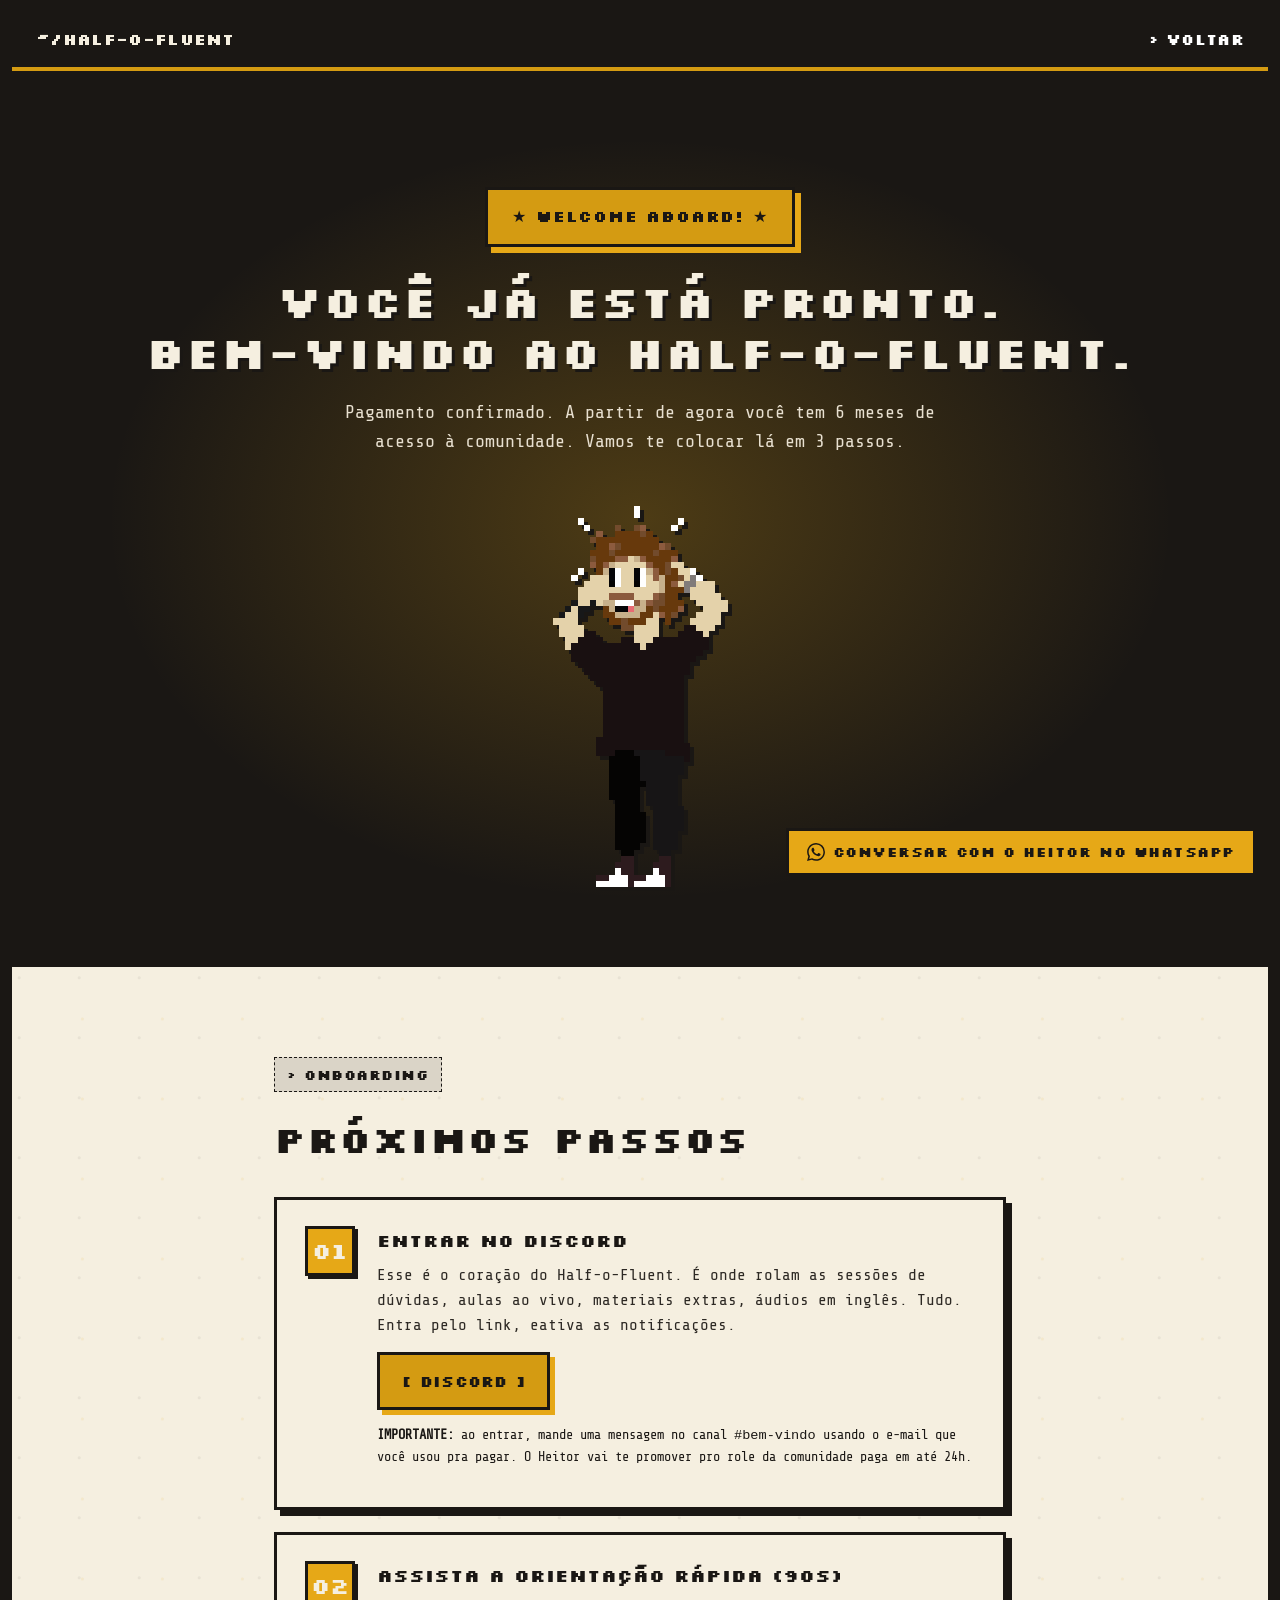
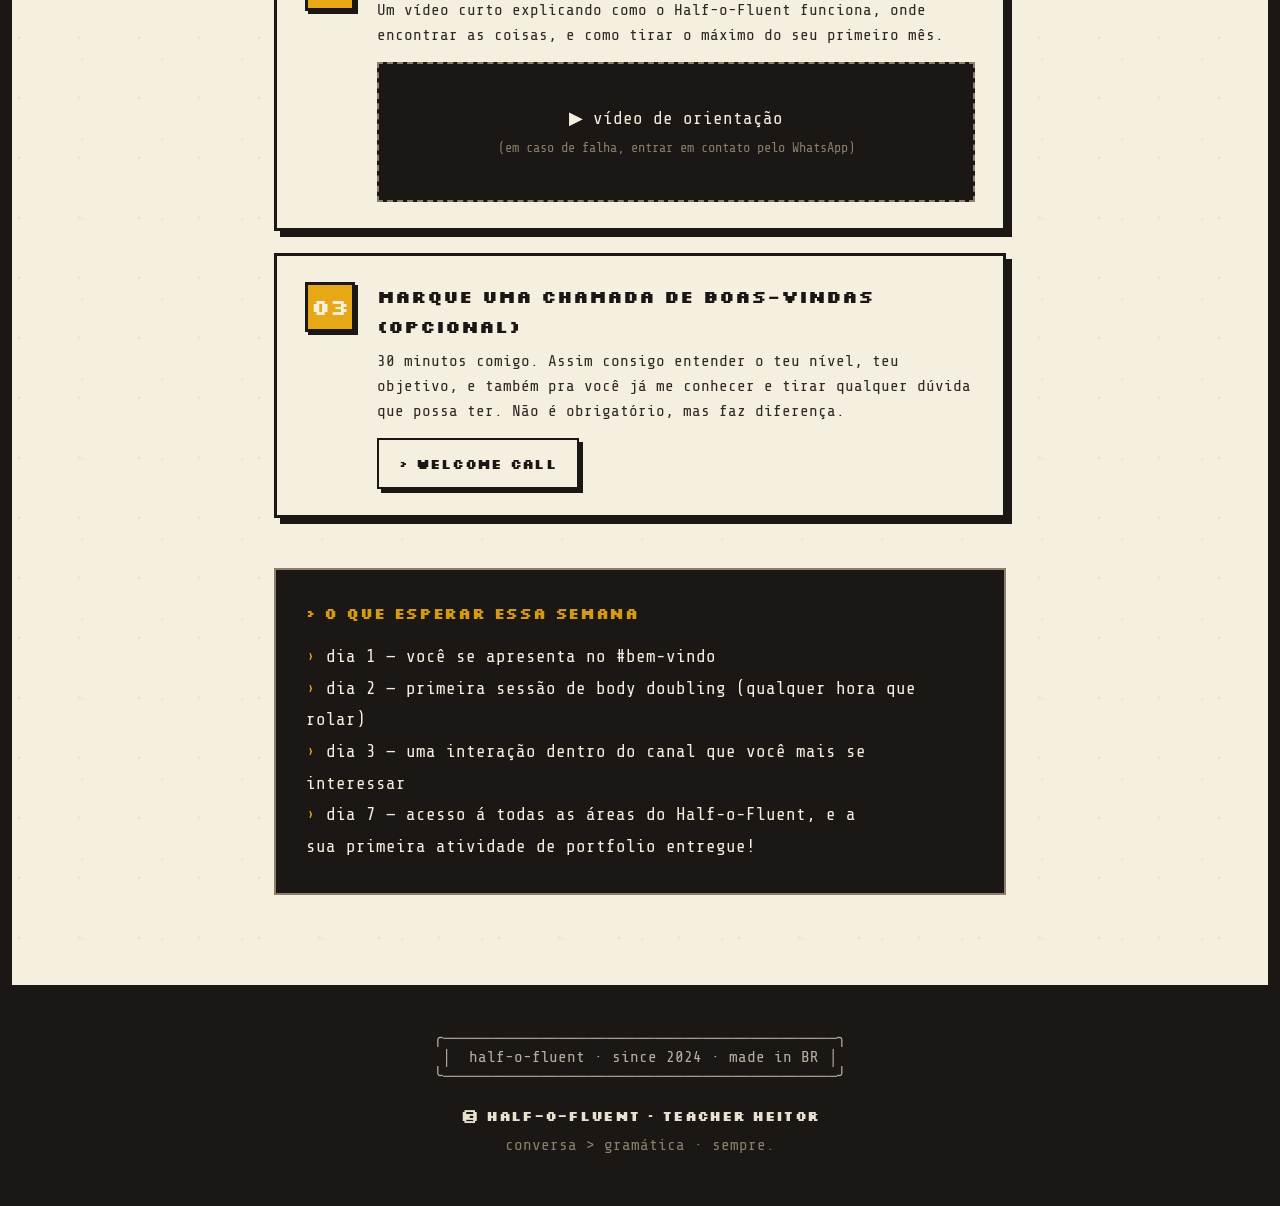
==== bem-vindo.html @ f7674af0 "apply brand kit: amber palette, Silkscreen + Share Tech Mono fonts" ====
<!DOCTYPE html>
<html lang="pt-BR">
<head>
    <link rel="icon" type="image/png" href="assets/favicon.png">
    <meta charset="UTF-8">
    <meta name="viewport" content="width=device-width, initial-scale=1.0">
    <meta name="description" content="Bem-vindo à comunidade Half-o-Fluent.">
    <meta name="robots" content="noindex, nofollow">
    <title>Bem-vindo · Half-o-Fluent</title>
    <link rel="stylesheet" href="style.css">
</head>
<body>

<!-- ==================== NAV (minimal) ==================== -->
<nav class="navbar">
    <a href="index.html" class="nav-brand pixel-font">~/half-o-fluent</a>
    <ul class="nav-links">
        <li><a class="pixel-font" href="index.html">› voltar</a></li>
    </ul>
</nav>

<!-- ==================== WELCOME HERO ==================== -->
<header class="welcome-hero">
    <div class="hero-bg" aria-hidden="true">
        <div class="hero-mountains"></div>
        <div class="hero-mist"></div>
        <div class="hero-scanlines"></div>
    </div>

    <div style="position: relative; z-index: 1;">
        <p class="welcome-banner pixel-font">★ WELCOME ABOARD! ★</p>
        <h1 class="welcome-headline pixel-font">Você já está pronto.<br>Bem-vindo ao Half-o-Fluent.</h1>
        <p class="welcome-sub">Pagamento confirmado. A partir de agora você tem 6 meses de acesso à comunidade. Vamos te colocar lá em 3 passos.</p>
        <img src="assets/heitor-intro-2.png" alt="Teacher Heitor comemorando" class="welcome-avatar">
    </div>
</header>

<!-- ==================== ONBOARDING STEPS ==================== -->
<section class="section section-parchment">
    <div class="container narrow">
        <div class="section-header">
            <span class="section-label pixel-font">› ONBOARDING</span>
        </div>

        <h2 class="section-title pixel-font">Próximos passos</h2>

        <div class="steps-grid">

            <div class="step-card">
                <div class="step-num">01</div>
                <div class="step-body">
                    <h3>Entrar no Discord</h3>
                    <p>Esse é o coração do Half-o-Fluent. É onde rolam as sessões de dúvidas, aulas ao vivo, materiais extras, áudios em inglês. Tudo. Entra pelo link, eativa as notificações.</p>
                    <a href="https://discord.gg/xRww4Vsqgs" class="btn-primary pixel-font" target="_blank" rel="noopener">[ DISCORD ]</a>
                    <p style="margin-top:14px; font-size:0.85rem; color:var(--moss);"><strong>IMPORTANTE:</strong> ao entrar, mande uma mensagem no canal <code>#bem-vindo</code> usando o e-mail que você usou pra pagar. O Heitor vai te promover pro role da comunidade paga em até 24h.</p>
                </div>
            </div>

            <div class="step-card">
                <div class="step-num">02</div>
                <div class="step-body">
                    <h3>Assista a orientação rápida (90s)</h3>
                    <p>Um vídeo curto explicando como o Half-o-Fluent funciona, onde encontrar as coisas, e como tirar o máximo do seu primeiro mês.</p>
                    <div style="background:var(--ink); border:2px dashed var(--phosphor-d); padding:40px; text-align:center; color:var(--phosphor); font-family:var(--term-font); font-size:1.1rem;">
                        ▶ vídeo de orientação<br>
                        <span style="font-size:0.85rem; color:var(--leaf);">(em caso de falha, entrar em contato pelo WhatsApp)</span>
                    </div>
                </div>
            </div>

            <div class="step-card">
                <div class="step-num">03</div>
                <div class="step-body">
                    <h3>Marque uma chamada de boas-vindas (opcional)</h3>
                    <p>30 minutos comigo. Assim consigo entender o teu nível, teu objetivo, e também pra você já me conhecer e tirar qualquer dúvida que possa ter. Não é obrigatório, mas faz diferença.</p>
                    <a href="https://cal.com/teacherheitor/30min" class="btn-secondary pixel-font" target="_blank" rel="noopener">› Welcome Call</a>
                </div>
            </div>

        </div>

        <!-- ROADMAP -->
        <div class="roadmap">
            <p class="roadmap-title">› O QUE ESPERAR ESSA SEMANA</p>
            <ul>
                <li>dia 1 — você se apresenta no #bem-vindo</li>
                <li>dia 2 — primeira sessão de body doubling (qualquer hora que rolar)</li>
                <li>dia 3 — uma interação dentro do canal que você mais se interessar</li>
                <li>dia 7 — acesso á todas as áreas do Half-o-Fluent, e a<br>sua primeira atividade de portfolio entregue!</li>
            </ul>
        </div>
   </div>
</section>

<!-- ==================== FOOTER ==================== -->
<footer class="site-footer">
    <div class="container">
        <pre class="ascii-sig" aria-hidden="true">
╭─────────────────────────────────────────╮
│  half-o-fluent · since 2024 · made in BR │
╰─────────────────────────────────────────╯</pre>
        <p class="pixel-font footer-line">© Half-o-Fluent · Teacher Heitor</p>
        <p class="footer-line dim-text">conversa &gt; gramática · sempre.</p>
    </div>
</footer>

<a href="https://wa.me/5519991513041?text=Oi%20Heitor!%20Vi%20o%20site%20e%20queria%20tirar%20uma%20d%C3%BAvida." class="whatsapp-fab" target="_blank" rel="noopener" aria-label="Conversar com o Heitor no WhatsApp">
    <svg class="wa-icon" viewBox="0 0 24 24" fill="currentColor" aria-hidden="true"><path d="M17.472 14.382c-.297-.149-1.758-.867-2.03-.967-.273-.099-.471-.148-.67.15-.197.297-.767.966-.94 1.164-.173.199-.347.223-.644.075-.297-.15-1.255-.463-2.39-1.475-.883-.788-1.48-1.761-1.653-2.059-.173-.297-.018-.458.13-.606.134-.133.298-.347.446-.52.149-.174.198-.298.298-.497.099-.198.05-.371-.025-.52-.075-.149-.669-1.612-.916-2.207-.242-.579-.487-.5-.669-.51-.173-.008-.371-.01-.57-.01-.198 0-.52.074-.792.372-.272.297-1.04 1.016-1.04 2.479 0 1.462 1.065 2.875 1.213 3.074.149.198 2.096 3.2 5.077 4.487.709.306 1.262.489 1.694.625.712.227 1.36.195 1.871.118.571-.085 1.758-.719 2.006-1.413.248-.694.248-1.289.173-1.413-.074-.124-.272-.198-.57-.347m-5.421 7.403h-.004a9.87 9.87 0 01-5.031-1.378l-.361-.214-3.741.982.998-3.648-.235-.374a9.86 9.86 0 01-1.51-5.26c.001-5.45 4.436-9.884 9.888-9.884 2.64 0 5.122 1.03 6.988 2.898a9.825 9.825 0 012.893 6.994c-.003 5.45-4.437 9.884-9.885 9.884m8.413-18.297A11.815 11.815 0 0012.05 0C5.495 0 .16 5.335.157 11.892c0 2.096.547 4.142 1.588 5.945L.057 24l6.305-1.654a11.882 11.882 0 005.683 1.448h.005c6.554 0 11.89-5.335 11.893-11.893a11.821 11.821 0 00-3.48-8.413z"/></svg>
    <span>Conversar com o Heitor no WhatsApp</span>
</a>

</body>
</html>
---- style.css ----
@font-face {
    font-family: 'MyPixelFont';
    src: url('fonts/pixel-font.ttf') format('truetype');
    font-display: swap;
}

@font-face {
    font-family: 'MyBodyFont';
    src: url('fonts/body-font.ttf') format('truetype');
    font-display: swap;
}

:root {
    /* core palette — brand guide v1.0 (solarpunk-terminal-pixel art) */
    --ink:        #1A1714;          /* Charcoal — primary background */
    --ink-soft:   #2D2924;          /* Warm Stone — surfaces, panels */
    --gray-deep:  #3D3833;          /* warm dark grey */
    --gray-mid:   #8B7E6A;          /* Driftwood — muted text */
    --gray-light: #B5A998;          /* warm light grey */
    --gray-pale:  #E8E0D0;          /* warm pale grey */
    --brand-yellow: #E6A817;        /* Amber Gold — THE accent */
    --sun:        #D49B12;          /* deeper amber — shadows, depth */
    --earth-white:#F5EFE0;          /* Cream — primary text on dark */
    --parchment:  #F5EFE0;          /* Cream alias */
    --solarpunk:  #7CB342;          /* Solarpunk Green — success, growth */

    /* semantic aliases */
    --black:      var(--ink);
    --stone-grey: var(--gray-light);
    --moss:       var(--ink);
    --leaf:       var(--gray-mid);
    --mist:       var(--gray-pale);
    --phosphor:   var(--earth-white);
    --phosphor-d: var(--gray-mid);
    --bark:       var(--ink-soft);
    --ember:      var(--brand-yellow);

    /* typography */
    --pixel-font: 'MyPixelFont', 'Courier New', monospace;
    --term-font:  'MyBodyFont', 'Courier New', monospace;
    --body-font:  'MyBodyFont', 'Courier New', monospace;

    /* layout */
    --max-w:      1200px;
    --narrow-w:   780px;
    --radius:     0px;              /* keep it sharp */
}

/* ==========================================================
   RESET
   ========================================================== */
*, *::before, *::after { box-sizing: border-box; }

html { scroll-behavior: smooth; }

body {
    margin: 0;
    font-family: var(--body-font);
    font-size: 17px;
    line-height: 1.6;
    color: var(--ink);
    background-color: var(--parchment);
    border: 12px solid var(--ink);
    min-height: 100vh;
    overflow-x: hidden;
}

img { max-width: 100%; height: auto; display: block; image-rendering: pixelated; image-rendering: crisp-edges; }

a { color: inherit; }

/* ==========================================================
   TYPOGRAPHY UTILITIES
   ========================================================== */
.pixel-font { font-family: var(--pixel-font) !important; letter-spacing: 0.02em; }
.term-font  { font-family: var(--term-font) !important; }

.dim-text { color: var(--leaf); }
.accent { color: var(--ember); }
.accent-warm { color: var(--sun); }

/* ==========================================================
   LAYOUT
   ========================================================== */
.container { max-width: var(--max-w); margin: 0 auto; padding: 0 24px; }
.container.narrow { max-width: var(--narrow-w); }
.centered { text-align: center; }

/* ==========================================================
   NAVBAR
   ========================================================== */
.navbar {
    background: var(--ink);
    padding: 14px 24px;
    border-bottom: 4px solid var(--sun);
    position: sticky;
    top: 0;
    z-index: 100;
    display: flex;
    justify-content: space-between;
    align-items: center;
    gap: 20px;
    flex-wrap: wrap;
}

.nav-brand {
    color: var(--phosphor);
    text-decoration: none;
    font-size: 1rem;
}

.nav-links {
    display: flex;
    align-items: center;
    gap: 20px;
    list-style: none;
    margin: 0;
    padding: 0;
    flex-wrap: wrap;
}

.nav-links a {
    color: white;
    text-decoration: none;
    font-size: 0.95rem;
    transition: color 0.15s ease;
}

.nav-links a:hover { color: var(--sun); }

.nav-btn {
    background: var(--sun);
    color: var(--ink) !important;
    padding: 8px 14px;
    border: 2px solid var(--ink);
    box-shadow: 3px 3px 0 var(--moss);
    transition: transform 0.15s, box-shadow 0.15s;
}
.nav-btn:hover {
    transform: translate(-2px, -2px);
    box-shadow: 5px 5px 0 var(--moss);
    color: var(--ink) !important;
}

/* ==========================================================
   HERO
   ========================================================== */
.hero {
    position: relative;
    min-height: 80vh;
    display: flex;
    align-items: center;
    justify-content: center;
    padding: 80px 24px 60px;
    overflow: hidden;
    isolation: isolate;
}

/* layered background — pure dark, subtle yellow vignette */
.hero-bg {
    position: absolute;
    inset: 0;
    z-index: -2;
    background:
        radial-gradient(ellipse at 50% 100%, rgba(230, 168, 23, 0.12), transparent 65%),
        linear-gradient(180deg, #1A1714 0%, #0F0D0A 100%);
}

.hero-mountains { display: none; }
.hero-mist { display: none; }

.hero-scanlines {
    position: absolute;
    inset: 0;
    background: repeating-linear-gradient(
        0deg,
        rgba(255, 255, 255, 0.0) 0px,
        rgba(255, 255, 255, 0.0) 2px,
        rgba(255, 255, 255, 0.025) 3px,
        rgba(255, 255, 255, 0.025) 4px
    );
    pointer-events: none;
    opacity: 0.5;
}

.hero-coords { display: none; }

.hero-content {
    position: relative;
    z-index: 1;
    display: grid;
    grid-template-columns: minmax(0, 720px) minmax(220px, 280px);
    gap: 50px;
    align-items: center;
    justify-content: center;
    justify-items: center;
    max-width: var(--max-w);
    width: 100%;
    margin: 0 auto;
}

@media (max-width: 880px) {
    .hero-content {
        grid-template-columns: minmax(0, 1fr);
        gap: 30px;
    }
}

/* ==========================================================
   TERMINAL WINDOW (reusable)
   ========================================================== */
.terminal-window {
    background: var(--ink);
    border: 2px solid var(--brand-yellow);
    box-shadow:
        0 0 0 3px var(--ink),
        0 0 0 5px var(--gray-deep),
        10px 10px 0 var(--ink);
    overflow: hidden;
}

.terminal-bar {
    background: var(--ink-soft);
    border-bottom: 1px solid var(--gray-deep);
    padding: 8px 14px;
    display: flex;
    align-items: center;
    gap: 8px;
}

.terminal-dot {
    width: 10px;
    height: 10px;
    background: var(--gray-mid);
    border-radius: 50%;
    display: inline-block;
}
.terminal-dot:nth-child(1) { background: var(--gray-mid); }
.terminal-dot:nth-child(2) { background: var(--gray-light); }
.terminal-dot:nth-child(3) { background: var(--brand-yellow); }

.terminal-title {
    margin-left: 10px;
    color: var(--leaf);
    font-family: var(--term-font);
    font-size: 1.05rem;
    letter-spacing: 0.02em;
}

.terminal-body {
    padding: 28px 28px 32px;
    color: var(--earth-white);
    font-family: var(--term-font);
    font-size: 1.15rem;
    line-height: 1.5;
}

.terminal-body-light {
    background: var(--earth-white);
    color: var(--ink);
    padding: 14px;
}

.terminal-line {
    margin: 0 0 6px 0;
    font-family: var(--term-font);
    font-size: 1.1rem;
}

.terminal-line.dim {
    color: var(--phosphor-d);
    opacity: 0.75;
    margin-bottom: 4px;
}

.prompt { color: var(--sun); margin-right: 6px; }
.cmd { color: var(--phosphor); }

/* ==========================================================
   HERO TERMINAL — bigger, with headline inside
   ========================================================== */
.hero-terminal { max-width: 720px; }

.hero-headline {
    color: var(--parchment);
    font-size: 2.4rem;
    line-height: 1.15;
    margin: 28px 0 16px;
    text-shadow: 3px 3px 0 var(--ink);
}

.hero-sub {
    color: var(--mist);
    font-family: var(--body-font);
    font-size: 1.05rem;
    line-height: 1.5;
    margin: 0 0 28px 0;
}

.hero-cta {
    display: flex;
    gap: 16px;
    flex-wrap: wrap;
    align-items: center;
}

@media (max-width: 600px) {
    .hero-headline { font-size: 1.7rem; }
    .terminal-body { padding: 20px 18px; }
}

/* ==========================================================
   HERO AVATAR STAGE
   ========================================================== */
.hero-avatar-stage {
    display: flex;
    flex-direction: column;
    align-items: center;
    justify-content: center;
    gap: 14px;
    position: relative;
    width: 100%;
    text-align: center;
}

/* soft warm halo so the dark silhouette doesn't vanish against the dark hero */
.hero-avatar-stage::before {
    content: "";
    position: absolute;
    top: 50%;
    left: 50%;
    width: 280px;
    height: 320px;
    transform: translate(-50%, -50%);
    background: radial-gradient(ellipse at center,
        rgba(230, 168, 23, 0.18) 0%,
        rgba(230, 168, 23, 0.08) 40%,
        transparent 70%);
    z-index: 0;
    pointer-events: none;
}

.hero-avatar-img {
    width: 200px;
    height: auto;
    image-rendering: pixelated;
    /* 1px yellow outline (4 directions) so black clothes pop against black bg */
    filter:
        drop-shadow( 1px 0 0 var(--brand-yellow))
        drop-shadow(-1px 0 0 var(--brand-yellow))
        drop-shadow( 0 1px 0 var(--brand-yellow))
        drop-shadow( 0 -1px 0 var(--brand-yellow))
        drop-shadow(4px 4px 0 var(--ink));
    display: block;
    margin: 0 auto;
    position: relative;
    z-index: 1;
}

.dialogue-bubble {
    background: var(--parchment);
    border: 3px solid var(--ink);
    box-shadow: 5px 5px 0 var(--moss);
    padding: 14px 16px;
    max-width: 240px;
    position: relative;
}

.dialogue-bubble::before {
    content: "";
    position: absolute;
    top: -10px;
    left: 30px;
    width: 0;
    height: 0;
    border-left: 8px solid transparent;
    border-right: 8px solid transparent;
    border-bottom: 10px solid var(--ink);
}
.dialogue-bubble::after {
    content: "";
    position: absolute;
    top: -6px;
    left: 32px;
    width: 0;
    height: 0;
    border-left: 6px solid transparent;
    border-right: 6px solid transparent;
    border-bottom: 7px solid var(--parchment);
}

.bubble-name {
    color: var(--ember);
    font-size: 0.7rem;
    margin: 0 0 6px 0;
    letter-spacing: 0.05em;
}

.bubble-text {
    margin: 0;
    font-family: var(--body-font);
    font-size: 0.95rem;
    line-height: 1.4;
    color: var(--ink);
    font-style: italic;
}

@media (max-width: 880px) {
    .hero-avatar-stage { flex-direction: row; align-items: flex-end; justify-content: center; flex-wrap: wrap; }
    .hero-avatar-img { width: 130px; }
}

/* ==========================================================
   SECTIONS
   ========================================================== */
.section {
    padding: 90px 24px;
    position: relative;
}

.section-parchment {
    background: var(--parchment);
    color: var(--ink);
    background-image:
        radial-gradient(circle at 12% 18%, rgba(26, 23, 20, 0.06) 1px, transparent 2px),
        radial-gradient(circle at 88% 65%, rgba(230, 168, 23, 0.10) 1px, transparent 2px);
    background-size: 60px 60px, 80px 80px;
}

.section-dark {
    background: var(--ink);
    color: var(--earth-white);
    background-image:
        repeating-linear-gradient(0deg, transparent, transparent 3px, rgba(255, 255, 255, 0.02) 3px, rgba(255, 255, 255, 0.02) 4px);
}

.section-leaf {
    background: linear-gradient(180deg, var(--gray-pale) 0%, var(--earth-white) 100%);
    color: var(--ink);
}

.section-final {
    background: linear-gradient(180deg, var(--ink-soft) 0%, var(--ink) 100%);
    color: var(--earth-white);
    text-align: center;
    padding: 110px 24px;
}

.section-header { margin-bottom: 26px; }

.section-label {
    display: inline-block;
    color: var(--moss);
    background: rgba(26, 23, 20, 0.12);
    padding: 6px 12px;
    font-size: 0.85rem;
    border: 1px dashed var(--moss);
    letter-spacing: 0.04em;
}

.section-label-dark {
    display: inline-block;
    color: var(--phosphor);
    background: rgba(127, 255, 127, 0.06);
    padding: 6px 12px;
    font-size: 0.85rem;
    border: 1px dashed var(--phosphor-d);
    letter-spacing: 0.04em;
}

.section-title {
    font-size: 2.3rem;
    line-height: 1.15;
    margin: 0 0 36px 0;
    color: var(--ink);
}

.section-title-dark {
    font-size: 2.3rem;
    line-height: 1.15;
    margin: 0 0 36px 0;
    color: var(--parchment);
    text-shadow: 2px 2px 0 var(--ink);
}

.section-lede {
    max-width: 700px;
    margin: 0 0 36px 0;
    color: var(--mist);
    font-size: 1.05rem;
    line-height: 1.7;
}

@media (max-width: 600px) {
    .section { padding: 60px 18px; }
    .section-title, .section-title-dark { font-size: 1.6rem; }
}

/* ==========================================================
   ABOUT (birthday story)
   ========================================================== */
.about-layout {
    display: grid;
    grid-template-columns: 320px 1fr;
    gap: 60px;
    align-items: center;
}

@media (max-width: 880px) {
    .about-layout { grid-template-columns: 1fr; gap: 40px; }
}

.about-portrait-wrap {
    display: flex;
    flex-direction: column;
    align-items: center;
    justify-content: center;
    gap: 10px;
    width: 100%;
    text-align: center;
}

.pixel-frame {
    background: var(--sun);
    padding: 18px;
    border: 3px solid var(--ink);
    box-shadow: 10px 10px 0 var(--ink);
    display: inline-flex;
    align-items: center;
    justify-content: center;
    margin: 0 auto;
}

.about-portrait {
    width: 240px;
    height: auto;
    image-rendering: pixelated;
    display: block;
    margin: 0 auto;
}


.caption {
    color: var(--moss);
    font-size: 0.75rem;
    margin: 8px 0 0 0;
}

.about-text p {
    font-size: 1.1rem;
    line-height: 1.7;
    margin: 0 0 18px 0;
}

.about-text .closer {
    border-left: 3px solid var(--ember);
    padding-left: 14px;
    color: var(--ink);
    margin-top: 28px;
}

.about-text .closer.dim-text {
    border-left-color: var(--moss);
    color: var(--moss);
    font-style: italic;
    margin-top: 12px;
}

/* ==========================================================
   ERROR CARDS — diagnóstico
   ========================================================== */
.error-grid {
    display: grid;
    grid-template-columns: repeat(auto-fit, minmax(220px, 1fr));
    gap: 20px;
    margin-bottom: 50px;
}

.error-card {
    background: var(--ink-soft);
    border: 1px solid var(--ember);
    border-left: 4px solid var(--ember);
    padding: 22px;
    color: var(--mist);
}

.error-tag {
    color: var(--ember);
    font-size: 0.75rem;
    margin: 0 0 14px 0;
    letter-spacing: 0.08em;
}

.error-msg {
    color: var(--phosphor);
    font-size: 1.1rem;
    line-height: 1.4;
    margin: 0 0 14px 0;
}

.error-desc {
    color: var(--mist);
    font-family: var(--body-font);
    font-size: 0.95rem;
    line-height: 1.55;
    margin: 0;
}

.diagnosis {
    background: rgba(244, 209, 78, 0.06);
    border: 1px dashed var(--gray-mid);
    padding: 24px 26px;
    max-width: 800px;
    margin: 0 auto;
}

.diagnosis-line {
    color: var(--sun);
    font-size: 0.85rem;
    margin: 0 0 10px 0;
    letter-spacing: 0.06em;
}

.diagnosis-text {
    font-family: var(--body-font);
    color: var(--parchment);
    font-size: 1.05rem;
    line-height: 1.7;
    margin: 0;
}

/* ==========================================================
   MÉTODO
   ========================================================== */
.method-headline {
    font-size: 2.4rem;
    line-height: 1.2;
    text-align: center;
    margin: 0 0 50px 0;
    color: var(--moss);
}

.method-flow {
    display: flex;
    align-items: center;
    justify-content: center;
    gap: 18px;
    flex-wrap: nowrap;
    margin-bottom: 30px;
}

.flow-node {
    background: var(--earth-white);
    border: 3px solid var(--ink);
    padding: 18px 22px;
    text-align: center;
    box-shadow: 6px 6px 0 var(--moss);
    min-width: 160px;
    flex: 1;
}
.flow-node-active {
    background: var(--sun);
    box-shadow: 6px 6px 0 var(--ember);
    transform: translateY(-6px);
}

.flow-icon { font-size: 0.85rem; color: var(--moss); margin: 0 0 8px 0; }
.flow-node-active .flow-icon { color: var(--ink); }
.flow-label { font-size: 0.95rem; margin: 0 0 6px 0; color: var(--ink); }
.flow-desc { font-family: var(--body-font); font-size: 0.85rem; margin: 0; color: var(--bark); }

.flow-arrow { color: var(--moss); font-size: 1.2rem; }

.method-tag {
    text-align: center;
    font-size: 1.05rem;
    color: var(--bark);
    max-width: 580px;
    margin: 0 auto;
    font-style: italic;
}

@media (max-width: 600px) {
    .method-flow {
        flex-direction: column;
    }
    .method-headline { font-size: 1.6rem; }
    .flow-arrow { transform: rotate(90deg); }
}

/* ==========================================================
   TESTIMONIALS
   ========================================================== */
.testimonial-grid {
    display: grid;
    grid-template-columns: repeat(auto-fit, minmax(320px, 1fr));
    gap: 30px;
}

.testimonial-card .terminal-body { color: var(--phosphor); }

.t-meta { font-size: 0.95rem; margin: 0 0 4px 0; color: var(--leaf); }
.t-meta .prompt { color: var(--sun); }

.t-rule {
    border: none;
    border-top: 1px dashed var(--phosphor-d);
    margin: 14px 0;
    opacity: 0.5;
}

.t-quote {
    font-family: var(--body-font);
    color: var(--parchment);
    font-size: 1.1rem;
    line-height: 1.55;
    margin: 0 0 14px 0;
    border-left: 3px solid var(--sun);
    padding-left: 14px;
}

.t-context {
    font-family: var(--body-font);
    color: var(--mist);
    font-size: 0.95rem;
    line-height: 1.55;
    margin: 0 0 14px 0;
}

.t-tag {
    color: var(--ember);
    font-size: 0.8rem;
    margin: 0;
    letter-spacing: 0.04em;
}

/* ==========================================================
   BIOMAS / OFFER LADDER
   ========================================================== */
.biome-grid {
    display: grid;
    grid-template-columns: repeat(auto-fit, minmax(290px, 1fr));
    gap: 26px;
    align-items: stretch;
}

.biome-card {
    background: var(--earth-white);
    border: 3px solid var(--ink);
    padding: 32px 26px;
    box-shadow: 8px 8px 0 var(--moss);
    display: flex;
    flex-direction: column;
    position: relative;
    transition: transform 0.2s, box-shadow 0.2s;
}

.biome-card:hover {
    transform: translate(-3px, -3px);
    box-shadow: 11px 11px 0 var(--moss);
}

.biome-featured {
    background: linear-gradient(180deg, #FFF8E1 0%, var(--earth-white) 100%);
    border-color: var(--ember);
    box-shadow: 8px 8px 0 var(--ember);
    position: relative;
}

.biome-featured:hover { box-shadow: 11px 11px 0 var(--ember); }

.biome-banner {
    position: absolute;
    top: -16px;
    left: 50%;
    transform: translateX(-50%);
    background: var(--ember);
    color: var(--parchment);
    padding: 6px 14px;
    border: 2px solid var(--ink);
    box-shadow: 3px 3px 0 var(--ink);
    font-size: 0.75rem;
    letter-spacing: 0.06em;
    white-space: nowrap;
}

.biome-icon {
    font-size: 2.4rem;
    margin: 6px 0 12px 0;
    text-align: center;
}

.biome-title {
    font-size: 1.5rem;
    margin: 0 0 4px 0;
    color: var(--ink);
    text-align: center;
}

.biome-subtitle {
    font-size: 0.85rem;
    color: var(--moss);
    margin: 0 0 18px 0;
    text-align: center;
}

.biome-price {
    font-size: 1.7rem;
    margin: 0 0 4px 0;
    color: var(--ink);
    text-align: center;
}

.biome-period {
    font-size: 0.95rem;
    color: var(--moss);
}

.biome-price-alt {
    font-size: 0.9rem;
    color: var(--moss);
    margin: 0 0 22px 0;
    text-align: center;
}

.biome-list {
    list-style: none;
    padding: 0;
    margin: 0 0 22px 0;
    flex: 1;
}

.biome-list li {
    padding: 8px 0 8px 22px;
    position: relative;
    font-size: 0.95rem;
    line-height: 1.5;
    color: var(--bark);
    border-bottom: 1px dashed rgba(139, 126, 106, 0.25);
}

.biome-list li:last-child { border-bottom: none; }

.biome-list li::before {
    content: "›";
    position: absolute;
    left: 4px;
    color: var(--ember);
    font-family: var(--pixel-font);
    font-weight: bold;
}

.biome-pitch {
    font-size: 0.95rem;
    line-height: 1.6;
    color: var(--bark);
    font-style: italic;
    margin: 0 0 20px 0;
    padding: 14px;
    background: rgba(230, 168, 23, 0.06);
    border-left: 3px solid var(--moss);
}

.biome-cta {
    width: 100%;
    text-align: center;
    margin: 0 0 10px 0;
}

.biome-fineprint {
    font-size: 0.78rem;
    color: var(--moss);
    text-align: center;
    margin: 0;
    opacity: 0.85;
}

/* ==========================================================
   BUTTONS
   ========================================================== */
.btn-primary {
    display: inline-block;
    background: var(--sun);
    color: var(--ink) !important;
    padding: 14px 22px;
    border: 3px solid var(--ink);
    box-shadow: 5px 5px 0 var(--ember);
    text-decoration: none;
    font-size: 0.95rem;
    transition: transform 0.15s, box-shadow 0.15s;
    cursor: pointer;
    letter-spacing: 0.02em;
}

.btn-primary:hover {
    transform: translate(-3px, -3px);
    box-shadow: 8px 8px 0 var(--ember);
    color: var(--ink) !important;
}

.btn-secondary {
    display: inline-block;
    background: transparent;
    color: var(--moss) !important;
    padding: 12px 20px;
    border: 2px solid var(--moss);
    box-shadow: 4px 4px 0 var(--moss);
    text-decoration: none;
    font-size: 0.9rem;
    transition: transform 0.15s, box-shadow 0.15s, background 0.15s;
    background: var(--earth-white);
}

.btn-secondary:hover {
    transform: translate(-2px, -2px);
    box-shadow: 6px 6px 0 var(--moss);
    background: var(--mist);
}

.btn-ghost {
    color: var(--mist) !important;
    text-decoration: none;
    padding: 8px 4px;
    font-size: 0.95rem;
    border-bottom: 2px dashed var(--phosphor-d);
    transition: color 0.15s, border-color 0.15s;
}

.btn-ghost:hover { color: var(--phosphor) !important; border-color: var(--phosphor); }

.btn-soft {
    color: var(--mist) !important;
    text-decoration: none;
    font-size: 1rem;
    padding: 6px 0;
    border-bottom: 2px dashed var(--mist);
    transition: color 0.15s;
}

.btn-soft:hover { color: var(--sun) !important; }

.btn-final {
    font-size: 1.2rem;
    padding: 22px 36px;
    box-shadow: 8px 8px 0 var(--gray-light);
    margin: 30px 0;
}

/* ==========================================================
   CAL.COM FRAME
   ========================================================== */
.cal-frame {
    max-width: 980px;
    margin: 0 auto;
}

.cal-frame .terminal-body { padding: 14px; }

#my-cal-inline-30min { width: 100%; min-height: 600px; }

/* ==========================================================
   FAQ
   ========================================================== */
.faq-item {
    background: var(--earth-white);
    border: 2px solid var(--ink);
    box-shadow: 4px 4px 0 var(--moss);
    margin: 0 0 16px 0;
    padding: 0;
    overflow: hidden;
}

.faq-item summary {
    cursor: pointer;
    padding: 18px 22px;
    font-family: var(--body-font);
    font-size: 1.05rem;
    color: var(--ink);
    list-style: none;
    transition: background 0.15s;
    display: flex;
    align-items: flex-start;
    gap: 10px;
    font-weight: 500;
}

.faq-item summary::-webkit-details-marker { display: none; }
.faq-item summary::marker { content: ''; }

.faq-item summary .prompt { color: var(--ember); font-family: var(--pixel-font); flex-shrink: 0; }

.faq-item[open] summary { background: var(--mist); border-bottom: 1px dashed var(--moss); }

.faq-item p {
    padding: 16px 22px 22px 46px;
    margin: 0;
    font-size: 1rem;
    line-height: 1.65;
    color: var(--bark);
}

/* ==========================================================
   FINAL CTA
   ========================================================== */
.final-prompt {
    color: var(--phosphor);
    font-size: 0.9rem;
    margin: 0 0 14px 0;
    opacity: 0.8;
}

.final-headline {
    font-size: 2.6rem;
    line-height: 1.2;
    margin: 0 0 30px 0;
    color: var(--parchment);
    text-shadow: 3px 3px 0 var(--ink);
}

.final-or {
    color: var(--mist);
    margin: 24px 0 16px 0;
    font-size: 0.85rem;
    opacity: 0.7;
}

.final-tag {
    margin-top: 38px;
    color: var(--mist);
    font-style: italic;
    font-size: 1rem;
}

@media (max-width: 600px) {
    .final-headline { font-size: 1.8rem; }
    .btn-final { font-size: 0.95rem; padding: 16px 22px; }
}

/* ==========================================================
   STAGE GRID (socials)
   ========================================================== */
.stage-grid {
    display: flex;
    flex-wrap: wrap;
    justify-content: center;
    gap: 36px;
    padding: 20px 0;
}

.stage-card {
    display: flex;
    flex-direction: column;
    align-items: center;
    gap: 10px;
    text-decoration: none;
    transition: transform 0.2s ease;
}

.stage-card img {
    width: 84px;
    height: auto;
    image-rendering: pixelated;
    border: 3px solid var(--ink);
    background: var(--earth-white);
    padding: 10px;
    box-shadow: 4px 4px 0 var(--moss);
    transition: box-shadow 0.2s, border-color 0.2s;
}

.stage-card:hover { transform: translateY(-6px); }
.stage-card:hover img { border-color: var(--ember); box-shadow: 6px 6px 0 var(--ember); }

.stage-label {
    color: var(--moss);
    font-size: 0.8rem;
}

/* ==========================================================
   FOOTER
   ========================================================== */
.site-footer {
    background: var(--ink);
    color: var(--mist);
    padding: 40px 24px 30px;
    text-align: center;
    border-top: 4px solid var(--moss);
}

.ascii-sig {
    font-family: var(--term-font);
    color: var(--phosphor);
    font-size: 1rem;
    margin: 0 auto 18px;
    line-height: 1.2;
    opacity: 0.7;
    overflow-x: auto;
}

.footer-line {
    margin: 6px 0;
    font-size: 0.9rem;
    color: var(--mist);
}

.footer-line.dim-text { color: var(--leaf); font-family: var(--term-font); font-size: 1rem; }

/* ==========================================================
   BEM-VINDO PAGE STYLES
   ========================================================== */
.welcome-hero {
    background:
        radial-gradient(ellipse at 50% 50%, rgba(230, 168, 23, 0.25), transparent 60%),
        linear-gradient(180deg, var(--moss) 0%, var(--ink) 100%);
    padding: 100px 24px 80px;
    text-align: center;
    position: relative;
    overflow: hidden;
}

.welcome-banner {
    display: inline-block;
    background: var(--sun);
    color: var(--ink);
    padding: 14px 24px;
    border: 3px solid var(--ink);
    box-shadow: 6px 6px 0 var(--ember);
    margin-bottom: 28px;
    font-size: 1rem;
    letter-spacing: 0.05em;
}

.welcome-headline {
    color: var(--parchment);
    font-size: 2.8rem;
    line-height: 1.15;
    margin: 0 0 20px 0;
    text-shadow: 3px 3px 0 var(--ink);
}

.welcome-sub {
    color: var(--mist);
    font-size: 1.15rem;
    max-width: 600px;
    margin: 0 auto;
    line-height: 1.6;
}

.welcome-avatar {
    width: 200px;
    height: auto;
    margin: 30px auto 0;
    image-rendering: pixelated;
    filter: drop-shadow(4px 4px 0 var(--ink));
}

.steps-grid {
    display: grid;
    grid-template-columns: 1fr;
    gap: 22px;
    max-width: 760px;
    margin: 0 auto;
}

.step-card {
    background: var(--earth-white);
    border: 3px solid var(--ink);
    padding: 26px 28px;
    box-shadow: 6px 6px 0 var(--moss);
    display: grid;
    grid-template-columns: auto 1fr;
    gap: 22px;
    align-items: start;
}

.step-num {
    background: var(--ember);
    color: var(--parchment);
    width: 50px;
    height: 50px;
    display: flex;
    align-items: center;
    justify-content: center;
    border: 3px solid var(--ink);
    font-size: 1.4rem;
    font-family: var(--pixel-font);
    box-shadow: 3px 3px 0 var(--ink);
}

.step-body h3 {
    margin: 0 0 8px 0;
    font-family: var(--pixel-font);
    font-size: 1.15rem;
    color: var(--ink);
}

.step-body p {
    margin: 0 0 14px 0;
    color: var(--bark);
    font-size: 1rem;
    line-height: 1.55;
}

.roadmap {
    background: var(--ink);
    color: var(--phosphor);
    padding: 30px;
    border: 2px solid var(--phosphor-d);
    max-width: 760px;
    margin: 50px auto 0;
    font-family: var(--term-font);
    font-size: 1.1rem;
    line-height: 1.8;
}

.roadmap-title { color: var(--sun); margin: 0 0 14px 0; font-family: var(--pixel-font); font-size: 0.95rem; letter-spacing: 0.04em; }
.roadmap ul { list-style: none; padding: 0; margin: 0; }
.roadmap li::before { content: "› "; color: var(--ember); }

/* ==========================================================
   WHATSAPP FLOATING BUTTON
   ========================================================== */
.whatsapp-fab {
    position: fixed;
    bottom: 24px;
    right: 24px;
    z-index: 200;
    background: var(--brand-yellow);
    color: var(--ink) !important;
    text-decoration: none;
    font-family: var(--pixel-font);
    font-size: 0.85rem;
    letter-spacing: 0.04em;
    padding: 12px 18px;
    border: 3px solid var(--ink);
    box-shadow: 5px 5px 0 var(--ink);
    transition: transform 0.15s, box-shadow 0.15s;
    display: inline-flex;
    align-items: center;
    gap: 8px;
    line-height: 1;
}

.whatsapp-fab:hover {
    transform: translate(-2px, -2px);
    box-shadow: 7px 7px 0 var(--ink);
    color: var(--ink) !important;
}

.whatsapp-fab .wa-icon {
    width: 18px;
    height: 18px;
    display: inline-block;
    flex-shrink: 0;
}

@media (max-width: 600px) {
    .whatsapp-fab {
        bottom: 16px;
        right: 16px;
        padding: 10px;
        gap: 0;
        box-shadow: 4px 4px 0 var(--ink);
    }
    .whatsapp-fab span { display: none; }
    .whatsapp-fab .wa-icon { width: 22px; height: 22px; }
    .whatsapp-fab:hover {
        box-shadow: 5px 5px 0 var(--ink);
    }
}

/* secondary WhatsApp button in final CTA */
.btn-whatsapp {
    display: inline-flex;
    align-items: center;
    gap: 10px;
    background: var(--brand-yellow);
    color: var(--ink) !important;
    padding: 14px 22px;
    border: 3px solid var(--ink);
    box-shadow: 5px 5px 0 var(--gray-light);
    text-decoration: none;
    font-size: 0.95rem;
    transition: transform 0.15s, box-shadow 0.15s;
    margin: 14px 0 0;
    letter-spacing: 0.02em;
}

.btn-whatsapp:hover {
    transform: translate(-3px, -3px);
    box-shadow: 8px 8px 0 var(--gray-light);
    color: var(--ink) !important;
}

.btn-whatsapp .wa-icon {
    width: 18px;
    height: 18px;
}

/* ==========================================================
   MOBILE TUNING (≤ 600px)
   Density fixes — navbar, hero avatar, método portrait, planos cards.
   ========================================================== */
@media (max-width: 600px) {

    /* --- Navbar: hide section anchors, keep brand + COMECE HOJE --- */
    .navbar { padding: 10px 16px; gap: 12px; }
    .nav-links { gap: 12px; }
    .nav-links li:not(:last-child) { display: none; }
    .nav-brand { font-size: 0.9rem; }
    .nav-btn { padding: 6px 12px; font-size: 0.85rem; }

    /* --- Hero: drop avatar on mobile, tighten section padding --- */
    .hero { min-height: auto; padding: 48px 18px 40px; }
    .hero-avatar-stage { display: none; }

    /* --- Método portrait: scale down so text isn't pushed off-screen --- */
    .about-portrait { width: 150px; }
    .pixel-frame { padding: 10px; box-shadow: 6px 6px 0 var(--ink); }
    .about-layout { gap: 24px; }
    .about-text p { font-size: 1rem; line-height: 1.55; margin: 0 0 12px 0; }

    /* --- Plans / biome cards: denser so a card fits one viewport --- */
    .biome-card { padding: 22px 18px; }
    .biome-featured { padding-top: 28px; }
    .biome-title { font-size: 1.6rem; }
    .biome-subtitle { font-size: 0.85rem; margin-bottom: 12px; }
    .biome-price { font-size: 1.4rem; }
    .biome-list { margin-bottom: 16px; }
    .biome-list li { padding: 6px 0 6px 20px; font-size: 0.9rem; line-height: 1.4; }
    .biome-pitch { font-size: 0.9rem; padding: 10px 12px; margin-bottom: 14px; }

}

/* ==========================================================
   ACCESSIBILITY / MOTION
   ========================================================== */
@media (prefers-reduced-motion: reduce) {
    *, *::before, *::after {
        animation-duration: 0.01ms !important;
        animation-iteration-count: 1 !important;
        transition-duration: 0.01ms !important;
    }
    html { scroll-behavior: auto; }
}

/* ==========================================================
   SELECTION
   ========================================================== */
::selection { background: var(--phosphor); color: var(--ink); }
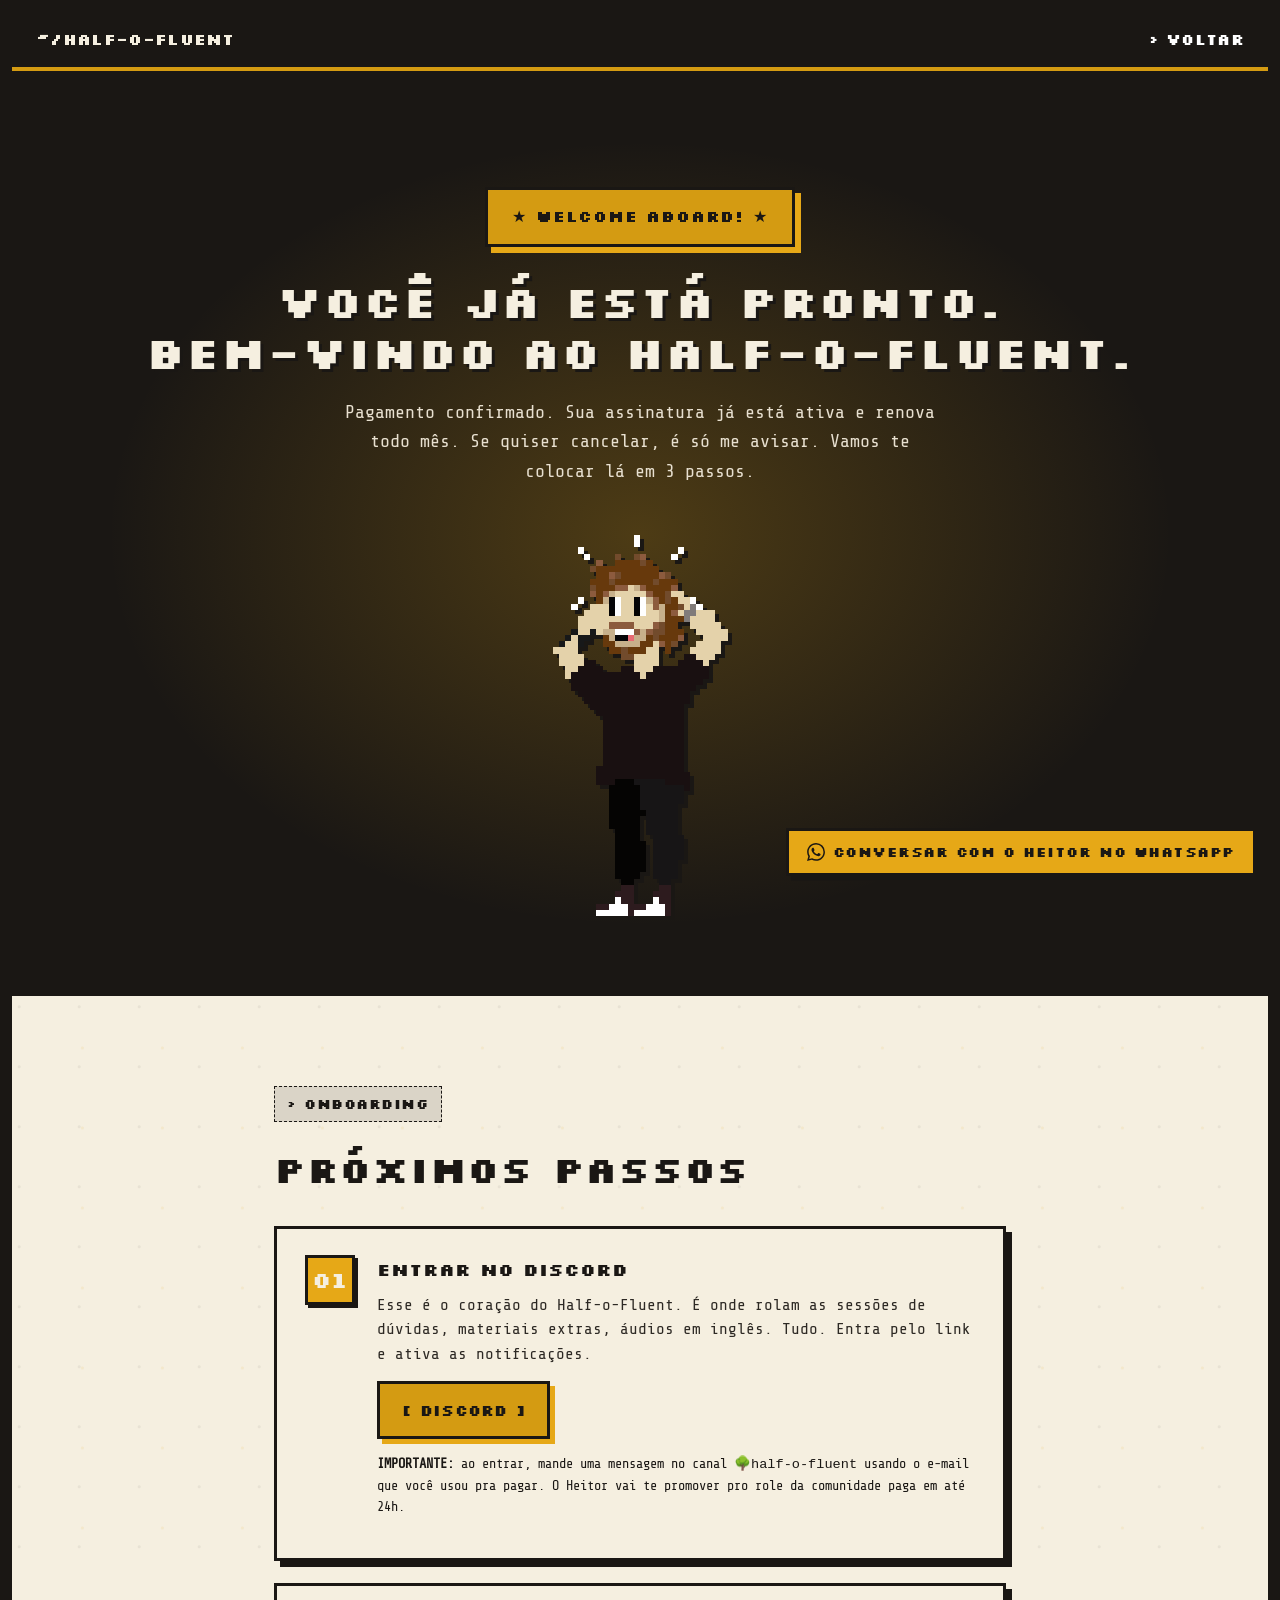
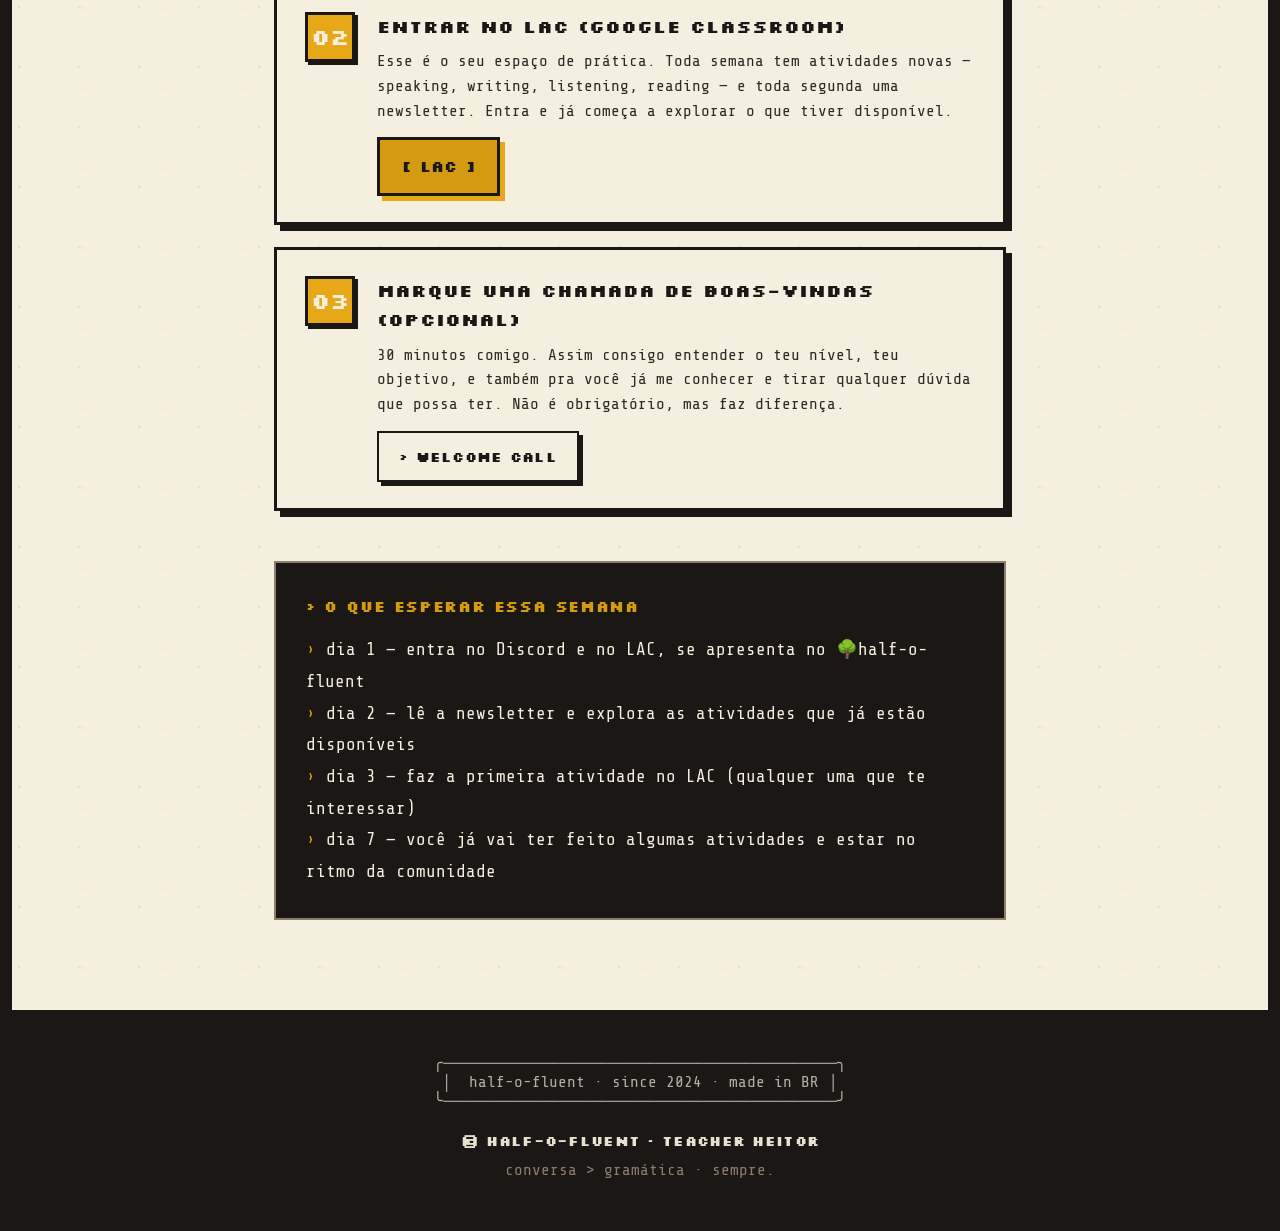
==== commit d67cea55: "fix bem-vindo: monthly sub, discord link, LAC access, first week roadmap" ====
--- a/bem-vindo.html
+++ b/bem-vindo.html
@@ -30,7 +30,7 @@
     <div style="position: relative; z-index: 1;">
         <p class="welcome-banner pixel-font">★ WELCOME ABOARD! ★</p>
         <h1 class="welcome-headline pixel-font">Você já está pronto.<br>Bem-vindo ao Half-o-Fluent.</h1>
-        <p class="welcome-sub">Pagamento confirmado. A partir de agora você tem 6 meses de acesso à comunidade. Vamos te colocar lá em 3 passos.</p>
+        <p class="welcome-sub">Pagamento confirmado. Sua assinatura já está ativa e renova todo mês. Se quiser cancelar, é só me avisar. Vamos te colocar lá em 3 passos.</p>
         <img src="assets/heitor-intro-2.png" alt="Teacher Heitor comemorando" class="welcome-avatar">
     </div>
 </header>
@@ -50,21 +50,18 @@
                 <div class="step-num">01</div>
                 <div class="step-body">
                     <h3>Entrar no Discord</h3>
-                    <p>Esse é o coração do Half-o-Fluent. É onde rolam as sessões de dúvidas, aulas ao vivo, materiais extras, áudios em inglês. Tudo. Entra pelo link, eativa as notificações.</p>
-                    <a href="https://discord.gg/xRww4Vsqgs" class="btn-primary pixel-font" target="_blank" rel="noopener">[ DISCORD ]</a>
-                    <p style="margin-top:14px; font-size:0.85rem; color:var(--moss);"><strong>IMPORTANTE:</strong> ao entrar, mande uma mensagem no canal <code>#bem-vindo</code> usando o e-mail que você usou pra pagar. O Heitor vai te promover pro role da comunidade paga em até 24h.</p>
+                    <p>Esse é o coração do Half-o-Fluent. É onde rolam as sessões de dúvidas, materiais extras, áudios em inglês. Tudo. Entra pelo link e ativa as notificações.</p>
+                    <a href="https://discord.gg/qNAPmAZnUn" class="btn-primary pixel-font" target="_blank" rel="noopener">[ DISCORD ]</a>
+                    <p style="margin-top:14px; font-size:0.85rem; color:var(--moss);"><strong>IMPORTANTE:</strong> ao entrar, mande uma mensagem no canal <code>🌳half-o-fluent</code> usando o e-mail que você usou pra pagar. O Heitor vai te promover pro role da comunidade paga em até 24h.</p>
                 </div>
             </div>
 
             <div class="step-card">
                 <div class="step-num">02</div>
                 <div class="step-body">
-                    <h3>Assista a orientação rápida (90s)</h3>
-                    <p>Um vídeo curto explicando como o Half-o-Fluent funciona, onde encontrar as coisas, e como tirar o máximo do seu primeiro mês.</p>
-                    <div style="background:var(--ink); border:2px dashed var(--phosphor-d); padding:40px; text-align:center; color:var(--phosphor); font-family:var(--term-font); font-size:1.1rem;">
-                        ▶ vídeo de orientação<br>
-                        <span style="font-size:0.85rem; color:var(--leaf);">(em caso de falha, entrar em contato pelo WhatsApp)</span>
-                    </div>
+                    <h3>Entrar no LAC (Google Classroom)</h3>
+                    <p>Esse é o seu espaço de prática. Toda semana tem atividades novas — speaking, writing, listening, reading — e toda segunda uma newsletter. Entra e já começa a explorar o que tiver disponível.</p>
+                    <a href="https://classroom.google.com/c/NzgxMzMwMzEwNjQ4?cjc=s4eo4k6s" class="btn-primary pixel-font" target="_blank" rel="noopener">[ LAC ]</a>
                 </div>
             </div>
 
@@ -83,10 +80,10 @@
         <div class="roadmap">
             <p class="roadmap-title">› O QUE ESPERAR ESSA SEMANA</p>
             <ul>
-                <li>dia 1 — você se apresenta no #bem-vindo</li>
-                <li>dia 2 — primeira sessão de body doubling (qualquer hora que rolar)</li>
-                <li>dia 3 — uma interação dentro do canal que você mais se interessar</li>
-                <li>dia 7 — acesso á todas as áreas do Half-o-Fluent, e a<br>sua primeira atividade de portfolio entregue!</li>
+                <li>dia 1 — entra no Discord e no LAC, se apresenta no 🌳half-o-fluent</li>
+                <li>dia 2 — lê a newsletter e explora as atividades que já estão disponíveis</li>
+                <li>dia 3 — faz a primeira atividade no LAC (qualquer uma que te interessar)</li>
+                <li>dia 7 — você já vai ter feito algumas atividades e estar no ritmo da comunidade</li>
             </ul>
         </div>
    </div>
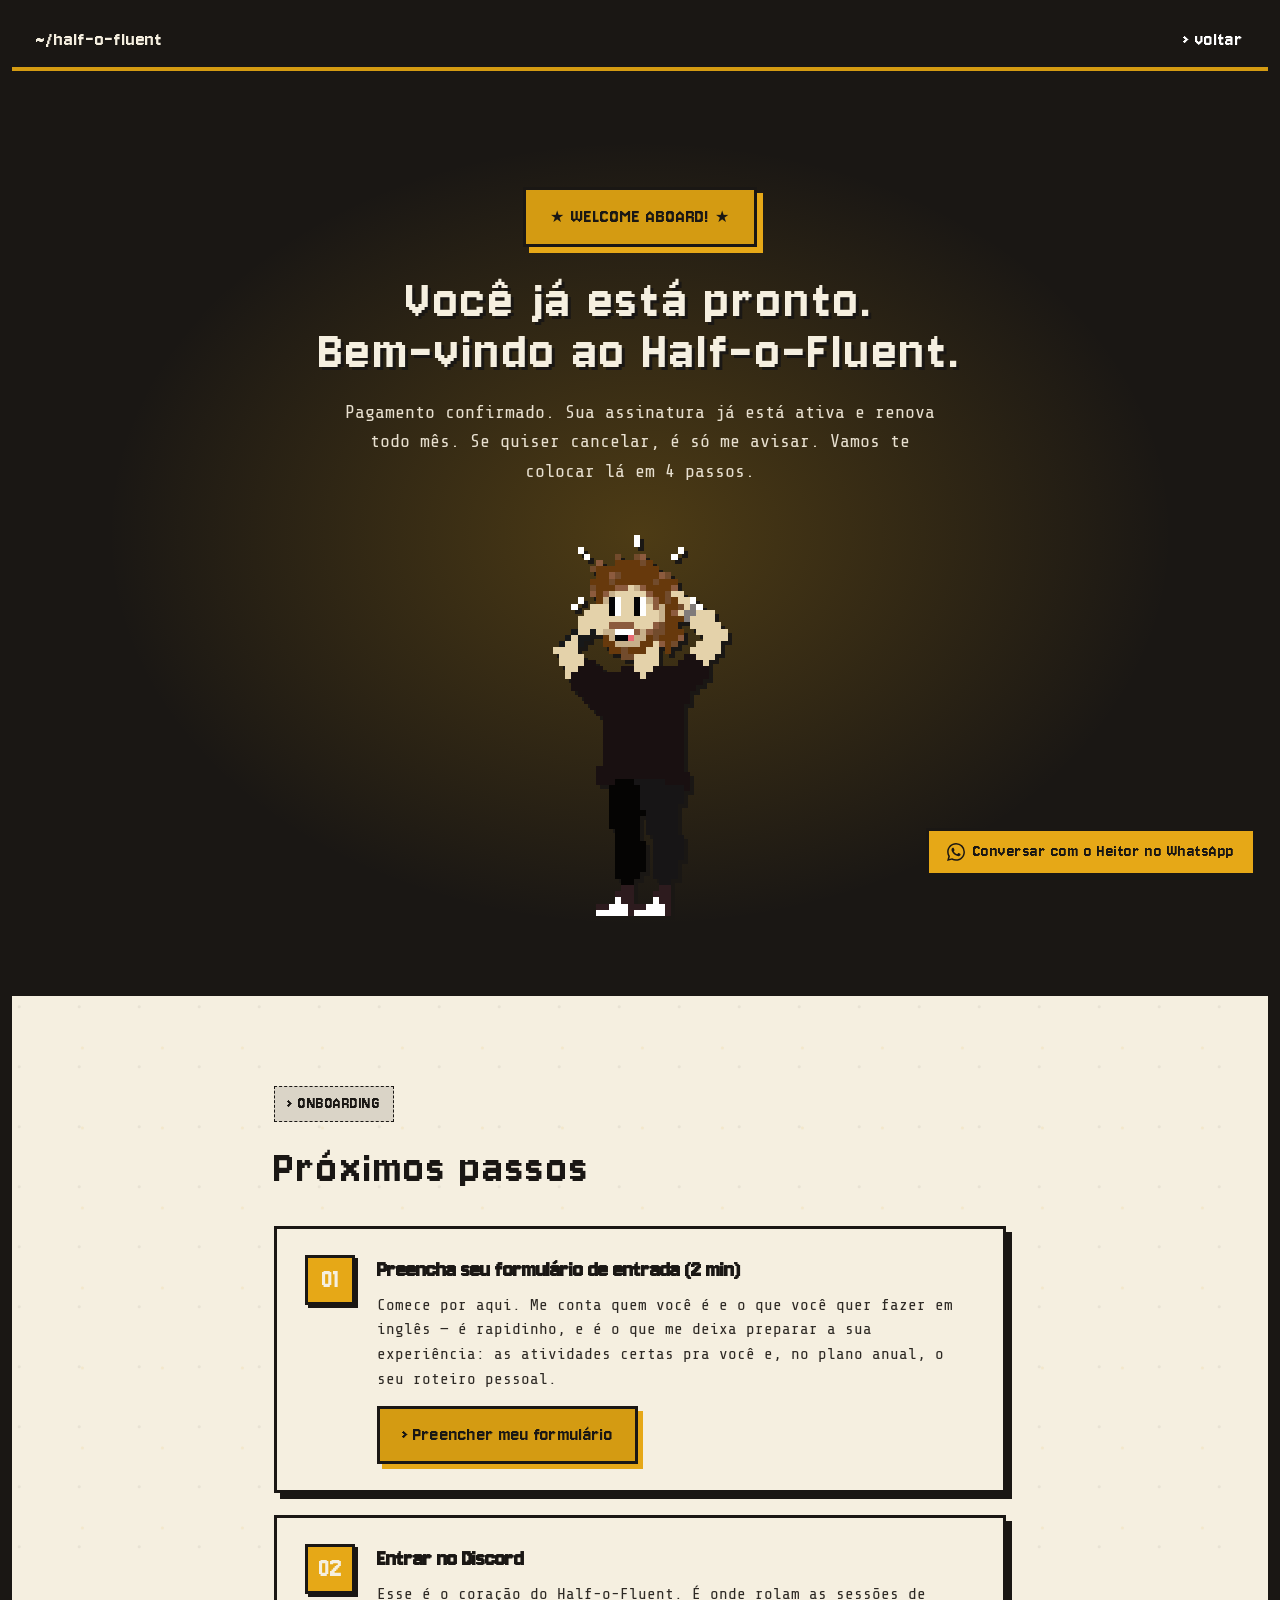
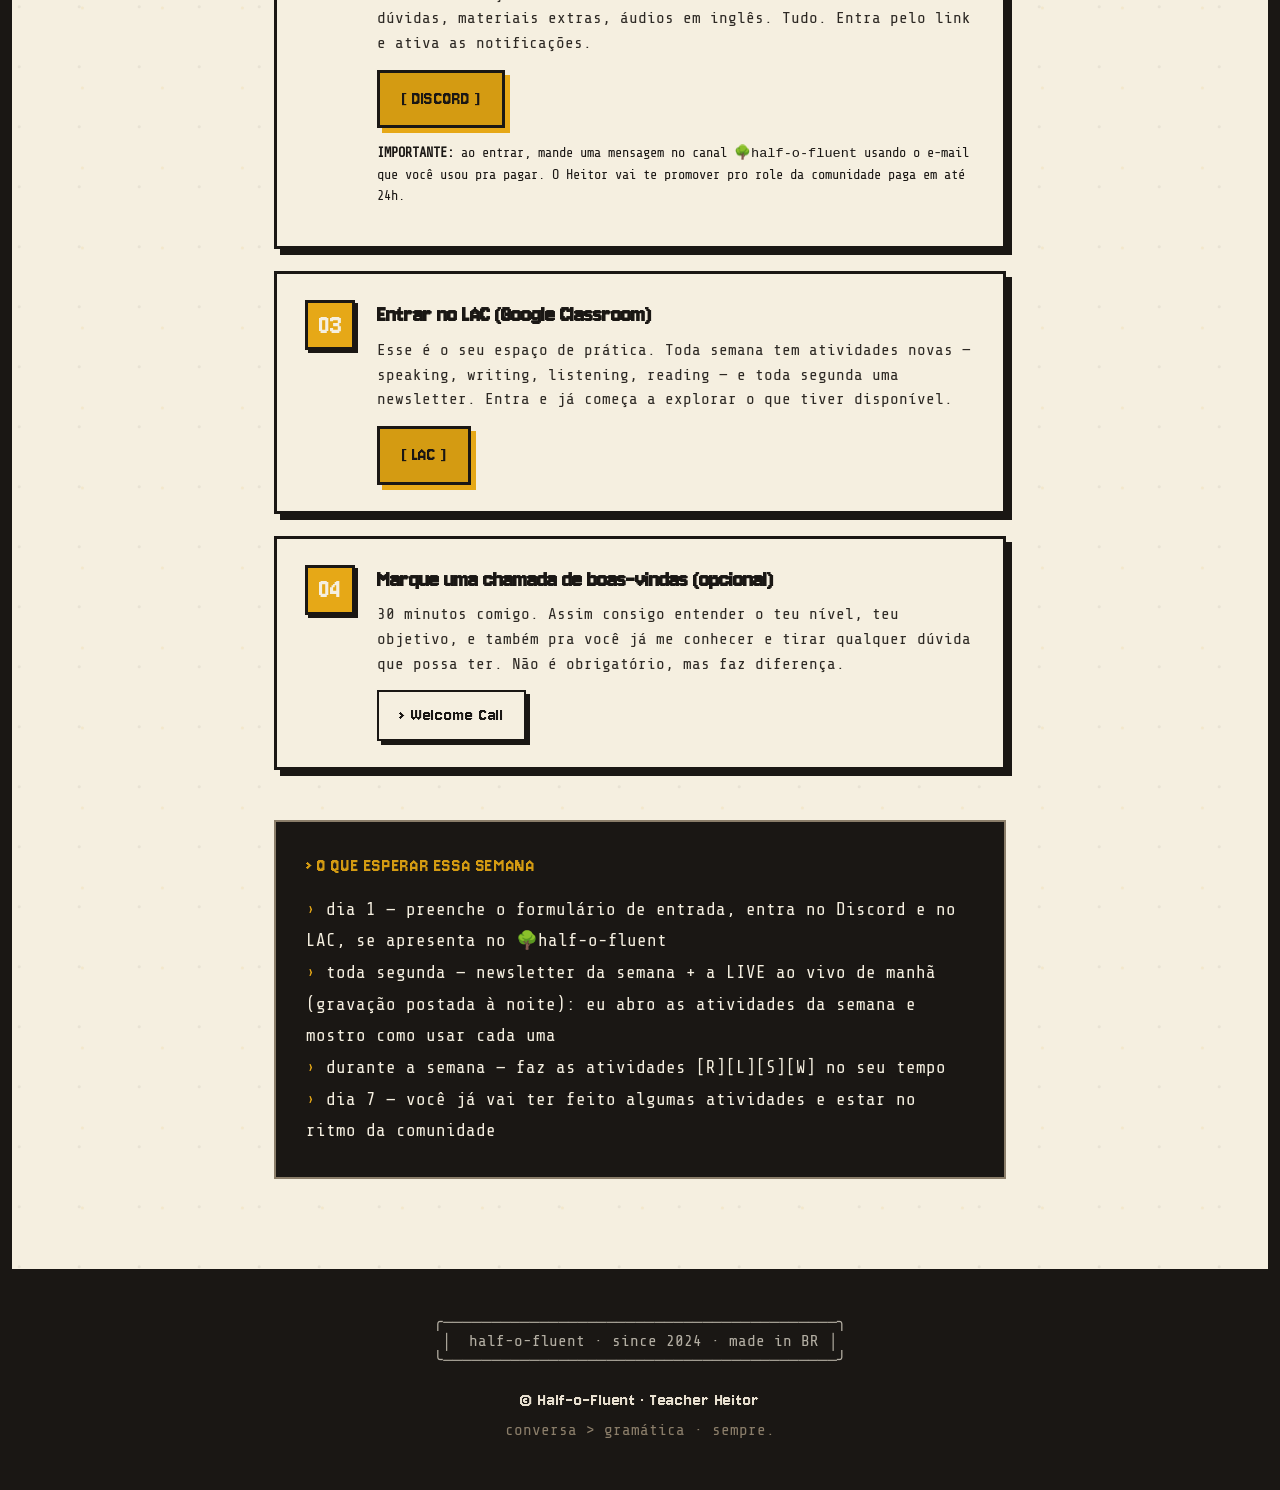
==== commit bcc68b35: "LAC repricing + 039 onboarding: R$94,90/949, new Stripe links, intake form, evergreen popup" ====
--- a/bem-vindo.html
+++ b/bem-vindo.html
@@ -30,7 +30,7 @@
     <div style="position: relative; z-index: 1;">
         <p class="welcome-banner pixel-font">★ WELCOME ABOARD! ★</p>
         <h1 class="welcome-headline pixel-font">Você já está pronto.<br>Bem-vindo ao Half-o-Fluent.</h1>
-        <p class="welcome-sub">Pagamento confirmado. Sua assinatura já está ativa e renova todo mês. Se quiser cancelar, é só me avisar. Vamos te colocar lá em 3 passos.</p>
+        <p class="welcome-sub">Pagamento confirmado. Sua assinatura já está ativa e renova todo mês. Se quiser cancelar, é só me avisar. Vamos te colocar lá em 4 passos.</p>
         <img src="assets/heitor-intro-2.png" alt="Teacher Heitor comemorando" class="welcome-avatar">
     </div>
 </header>
@@ -49,15 +49,25 @@
             <div class="step-card">
                 <div class="step-num">01</div>
                 <div class="step-body">
+                    <h3>Preencha seu formulário de entrada (2 min)</h3>
+                    <p>Comece por aqui. Me conta quem você é e o que você quer fazer em inglês — é rapidinho, e é o que me deixa preparar a sua experiência: as atividades certas pra você e, no plano anual, o seu roteiro pessoal.</p>
+                    <!-- ⬇️ HEITOR: cole aqui o link do Google Form de entrada. É o ÚNICO lugar do form nesta página. -->
+                    <a href="https://forms.gle/jyiyxY1DZCByrQmu9" class="btn-primary pixel-font" target="_blank" rel="noopener" data-umami-event="intake_form">› Preencher meu formulário</a>
+                </div>
+            </div>
+
+            <div class="step-card">
+                <div class="step-num">02</div>
+                <div class="step-body">
                     <h3>Entrar no Discord</h3>
                     <p>Esse é o coração do Half-o-Fluent. É onde rolam as sessões de dúvidas, materiais extras, áudios em inglês. Tudo. Entra pelo link e ativa as notificações.</p>
-                    <a href="https://discord.gg/qNAPmAZnUn" class="btn-primary pixel-font" target="_blank" rel="noopener">[ DISCORD ]</a>
+                    <a href="https://discord.gg/bJD7fcKxhy" class="btn-primary pixel-font" target="_blank" rel="noopener">[ DISCORD ]</a>
                     <p style="margin-top:14px; font-size:0.85rem; color:var(--moss);"><strong>IMPORTANTE:</strong> ao entrar, mande uma mensagem no canal <code>🌳half-o-fluent</code> usando o e-mail que você usou pra pagar. O Heitor vai te promover pro role da comunidade paga em até 24h.</p>
                 </div>
             </div>
 
             <div class="step-card">
-                <div class="step-num">02</div>
+                <div class="step-num">03</div>
                 <div class="step-body">
                     <h3>Entrar no LAC (Google Classroom)</h3>
                     <p>Esse é o seu espaço de prática. Toda semana tem atividades novas — speaking, writing, listening, reading — e toda segunda uma newsletter. Entra e já começa a explorar o que tiver disponível.</p>
@@ -66,7 +76,7 @@
             </div>
 
             <div class="step-card">
-                <div class="step-num">03</div>
+                <div class="step-num">04</div>
                 <div class="step-body">
                     <h3>Marque uma chamada de boas-vindas (opcional)</h3>
                     <p>30 minutos comigo. Assim consigo entender o teu nível, teu objetivo, e também pra você já me conhecer e tirar qualquer dúvida que possa ter. Não é obrigatório, mas faz diferença.</p>
@@ -80,9 +90,9 @@
         <div class="roadmap">
             <p class="roadmap-title">› O QUE ESPERAR ESSA SEMANA</p>
             <ul>
-                <li>dia 1 — entra no Discord e no LAC, se apresenta no 🌳half-o-fluent</li>
-                <li>dia 2 — lê a newsletter e explora as atividades que já estão disponíveis</li>
-                <li>dia 3 — faz a primeira atividade no LAC (qualquer uma que te interessar)</li>
+                <li>dia 1 — preenche o formulário de entrada, entra no Discord e no LAC, se apresenta no 🌳half-o-fluent</li>
+                <li>toda segunda — newsletter da semana + a LIVE ao vivo de manhã (gravação postada à noite): eu abro as atividades da semana e mostro como usar cada uma</li>
+                <li>durante a semana — faz as atividades [R][L][S][W] no seu tempo</li>
                 <li>dia 7 — você já vai ter feito algumas atividades e estar no ritmo da comunidade</li>
             </ul>
         </div>
--- a/style.css
+++ b/style.css
@@ -8,6 +8,13 @@
     font-family: 'MyBodyFont';
     src: url('fonts/body-font.ttf') format('truetype');
     font-display: swap;
+}
+
+@font-face {
+    font-family: 'PixelJ10';
+    src: url('fonts/pixel-font-J10.ttf') format('truetype');
+    font-display: swap;
+    size-adjust: 130%;   /* J10 sits smaller in the em than the old pixel font — scale up to match (2026-07-03) */
 }
 
 :root {
@@ -36,7 +43,8 @@
     --ember:      var(--brand-yellow);
 
     /* typography */
-    --pixel-font: 'MyPixelFont', 'Courier New', monospace;
+    --pixel-font:     'PixelJ10', 'Courier New', monospace;    /* legible retro — site-wide (2026-07-03) */
+    --pixel-original: 'MyPixelFont', 'Courier New', monospace; /* kept on card names + subtitles + popup */
     --term-font:  'MyBodyFont', 'Courier New', monospace;
     --body-font:  'MyBodyFont', 'Courier New', monospace;
 
@@ -72,8 +80,17 @@
 /* ==========================================================
    TYPOGRAPHY UTILITIES
    ========================================================== */
-.pixel-font { font-family: var(--pixel-font) !important; letter-spacing: 0.02em; }
+.pixel-font { font-family: var(--pixel-font) !important; font-weight: normal; letter-spacing: 0.06em; }
 .term-font  { font-family: var(--term-font) !important; }
+
+/* Keep the ORIGINAL pixel font (tight tracking) on card names + subtitles, and BOTH pop-ups
+   (Copa + lead / Teacher-Assistant). Everything else uses PixelJ10 at wider tracking. 2026-07-03. */
+.biome-card .biome-title,
+.biome-card .biome-subtitle { font-family: var(--pixel-original) !important; letter-spacing: 0.02em; }
+.copa-modal,
+.lead-modal { --pixel-font: var(--pixel-original); }
+.copa-modal .pixel-font,
+.lead-modal .pixel-font { letter-spacing: 0.02em; }
 
 .dim-text { color: var(--leaf); }
 .accent { color: var(--ember); }
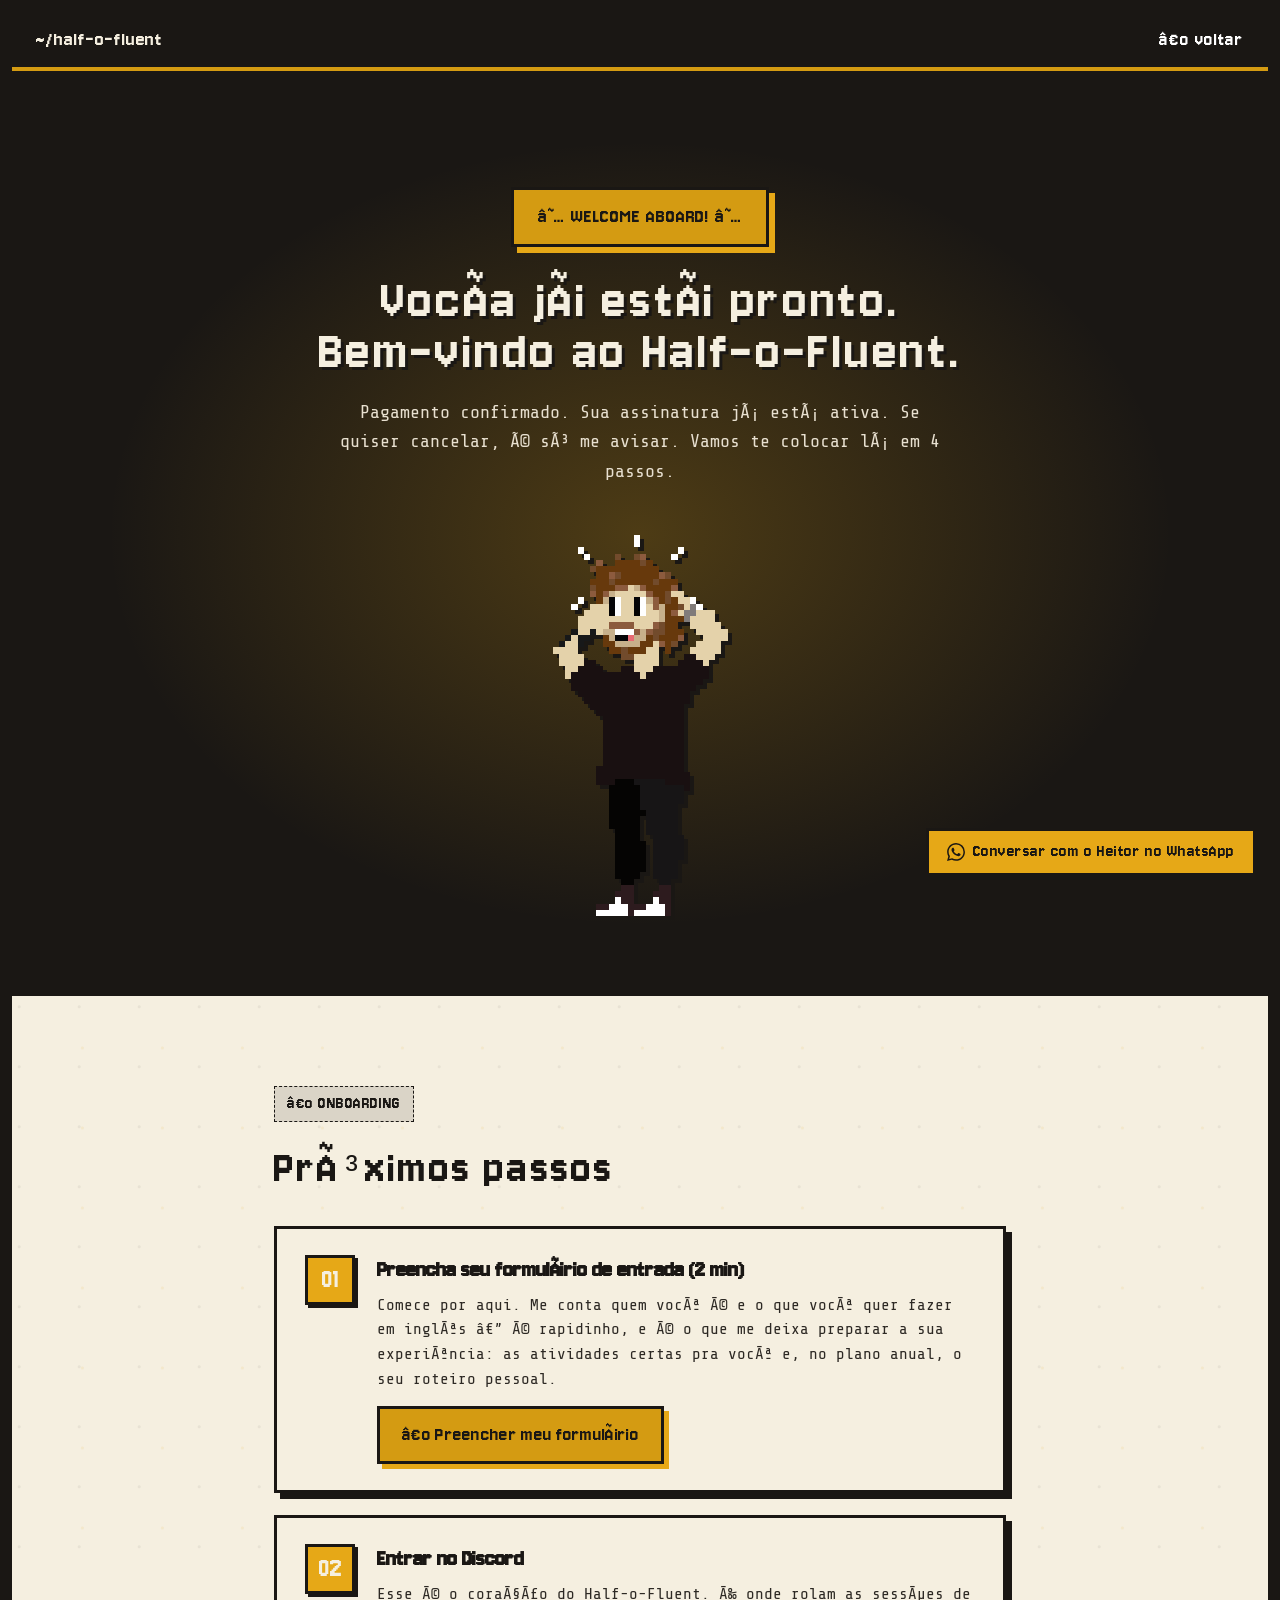
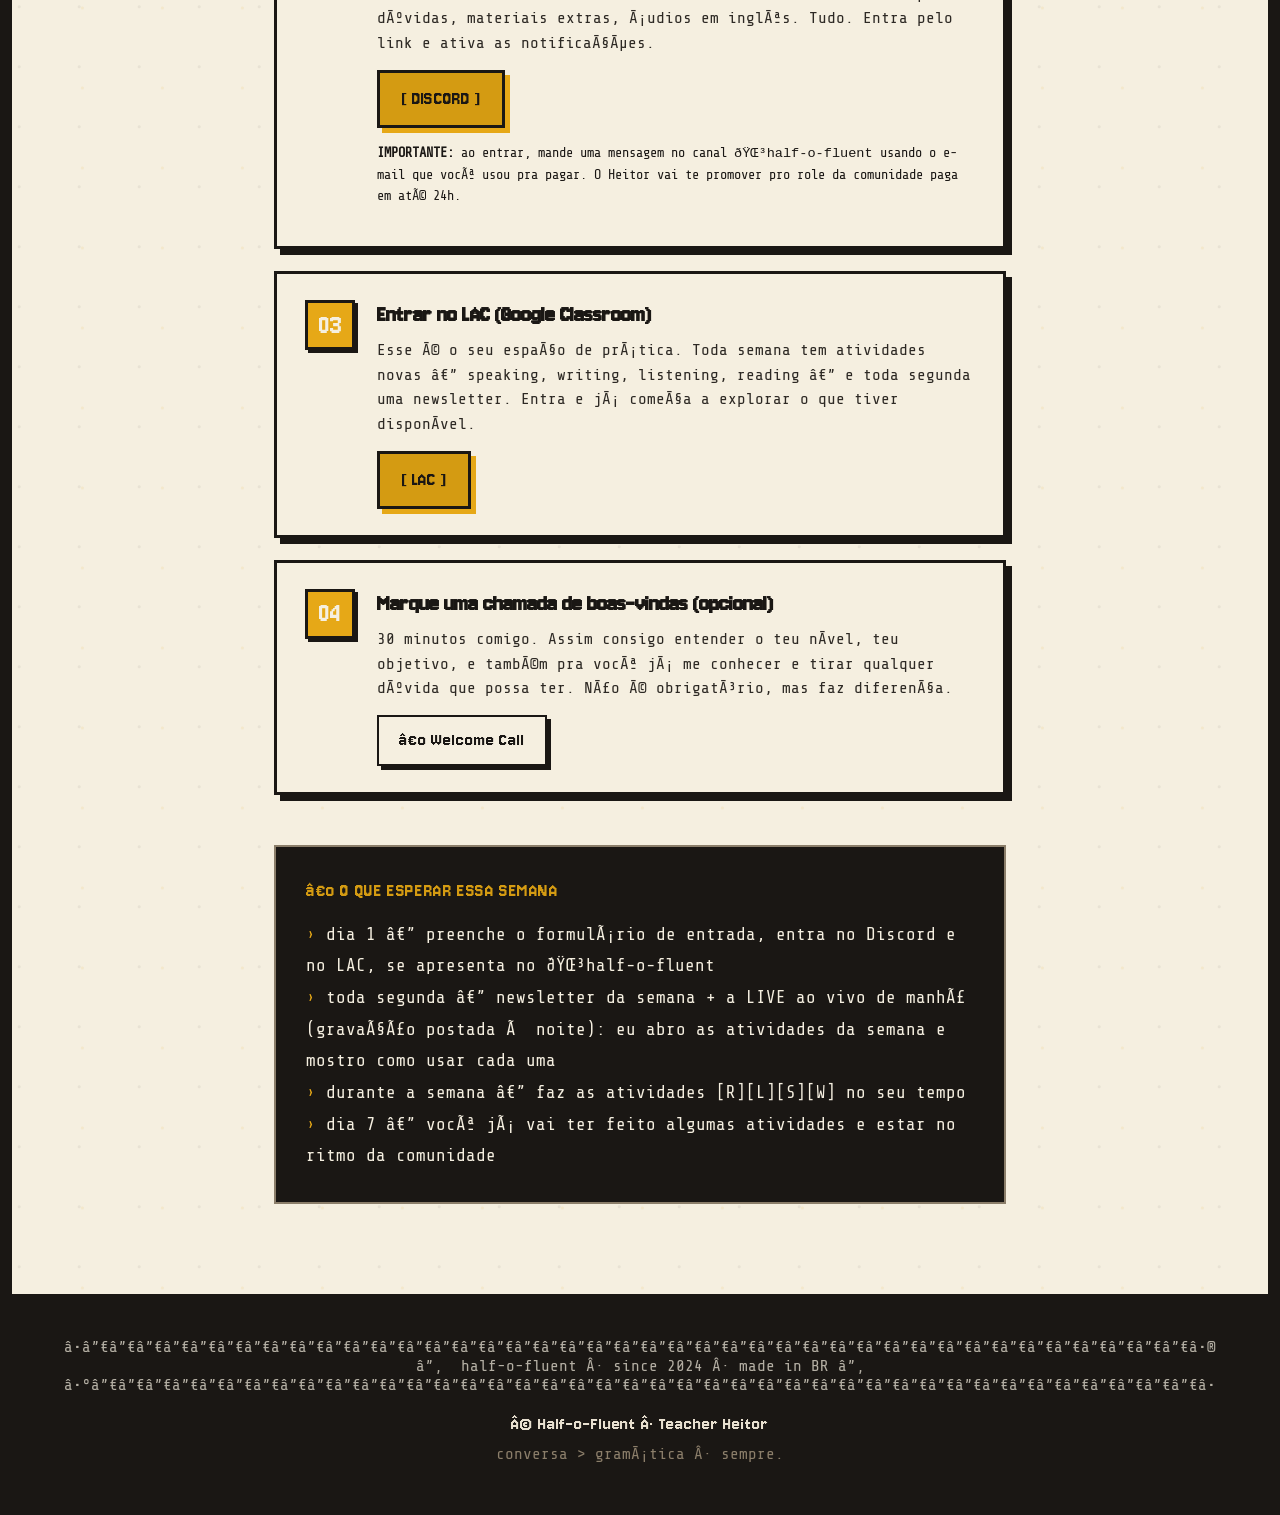
==== commit 94e4465e: "bem-vindo: umami + pixel Purchase, destino pos-pagamento do Stripe" ====
--- a/bem-vindo.html
+++ b/bem-vindo.html
@@ -1,6 +1,31 @@
 <!DOCTYPE html>
 <html lang="pt-BR">
 <head>
+    <script defer src="https://cloud.umami.is/script.js" data-website-id="f7b550e4-48d6-4816-8ac1-0fb7448a039a"></script>
+
+    <!-- ===== PIXEL DA META (2026-08-16) ===============================
+         Mesmo dataset do index.html: half-o-fluent.com, id 971643325947322.
+         Esta pagina agora e o destino pos-pagamento dos links do Stripe,
+         entao e AQUI que o evento Purchase nasce.
+         ================================================================ -->
+    <!-- Meta Pixel Code -->
+    <script>
+    !function(f,b,e,v,n,t,s)
+    {if(f.fbq)return;n=f.fbq=function(){n.callMethod?
+    n.callMethod.apply(n,arguments):n.queue.push(arguments)};
+    if(!f._fbq)f._fbq=n;n.push=n;n.loaded=!0;n.version='2.0';
+    n.queue=[];t=b.createElement(e);t.async=!0;
+    t.src=v;s=b.getElementsByTagName(e)[0];
+    s.parentNode.insertBefore(t,s)}(window, document,'script',
+    'https://connect.facebook.net/en_US/fbevents.js');
+    fbq('init', '971643325947322');
+    fbq('track', 'PageView');
+    </script>
+    <noscript><img height="1" width="1" style="display:none"
+    src="https://www.facebook.com/tr?id=971643325947322&ev=PageView&noscript=1"
+    /></noscript>
+    <!-- End Meta Pixel Code -->
+
     <link rel="icon" type="image/png" href="assets/favicon.png">
     <meta charset="UTF-8">
     <meta name="viewport" content="width=device-width, initial-scale=1.0">
@@ -30,7 +55,7 @@
     <div style="position: relative; z-index: 1;">
         <p class="welcome-banner pixel-font">★ WELCOME ABOARD! ★</p>
         <h1 class="welcome-headline pixel-font">Você já está pronto.<br>Bem-vindo ao Half-o-Fluent.</h1>
-        <p class="welcome-sub">Pagamento confirmado. Sua assinatura já está ativa e renova todo mês. Se quiser cancelar, é só me avisar. Vamos te colocar lá em 4 passos.</p>
+        <p class="welcome-sub" id="welcome-sub">Pagamento confirmado. Sua assinatura já está ativa. Se quiser cancelar, é só me avisar. Vamos te colocar lá em 4 passos.</p>
         <img src="assets/heitor-intro-2.png" alt="Teacher Heitor comemorando" class="welcome-avatar">
     </div>
 </header>
@@ -116,5 +141,77 @@
     <span>Conversar com o Heitor no WhatsApp</span>
 </a>
 
+<!-- ==================== COMPRA: UMAMI + PIXEL (2026-08-16) ====================
+     Os links de pagamento do Stripe agora terminam aqui, com ?plano=anual ou
+     ?plano=mensal. Chegar nesta pagina COM esse parametro e a prova de que o
+     pagamento passou, entao e aqui que disparam:
+
+       Umami : purchase_confirmed  +  purchase_anual / purchase_mensal
+       Meta  : Purchase (com valor em BRL)
+
+     Sem ?plano= na URL nao dispara NADA de compra. Isso e de proposito: quem
+     salvou o link nos favoritos, ou volta pra pegar o link do Discord de novo,
+     nao pode contar como venda.
+
+     Trava de recarga: uma vez disparado, guarda uma marca na sessionStorage.
+     Dar F5 na pagina nao conta de novo.
+
+     ATENCAO: o valor abaixo e o preco de tabela. Quem paga com cupom gera um
+     Purchase com valor cheio aqui. Pro caixa de verdade, Stripe sempre.
+     ========================================================================== -->
+<script>
+(function () {
+  var PLANOS = {
+    anual:  { valor: 949.90, evento: 'purchase_anual',  texto: 'Pagamento confirmado. Seu plano anual já está ativo, e você tem 12 meses pela frente. Vamos te colocar lá em 4 passos.' },
+    mensal: { valor:  94.90, evento: 'purchase_mensal', texto: 'Pagamento confirmado. Sua assinatura já está ativa e renova todo mês. Se quiser cancelar, é só me avisar. Vamos te colocar lá em 4 passos.' }
+  };
+
+  var plano, marca, jaContou;
+  try { plano = new URLSearchParams(window.location.search).get('plano'); } catch (e) { plano = null; }
+  var p = plano && PLANOS[plano];
+  if (!p) { return; }
+
+  /* copy da pagina fala a lingua do plano certo */
+  try {
+    var sub = document.getElementById('welcome-sub');
+    if (sub) { sub.textContent = p.texto; }
+  } catch (e) {}
+
+  /* trava de recarga */
+  marca = 'hof_compra_' + plano;
+  try { jaContou = window.sessionStorage.getItem(marca) === '1'; } catch (e) { jaContou = false; }
+  if (jaContou) { return; }
+  try { window.sessionStorage.setItem(marca, '1'); } catch (e) {}
+
+  function dispara() {
+    try {
+      if (window.umami) {
+        umami.track('purchase_confirmed', { plano: plano });
+        umami.track(p.evento);
+      }
+    } catch (e) {}
+    try {
+      if (window.fbq) {
+        fbq('track', 'Purchase', { value: p.valor, currency: 'BRL', content_name: 'LAC ' + plano });
+      }
+    } catch (e) {}
+  }
+
+  /* o script do Umami tem defer, entao pode nao existir ainda no parse.
+     tenta agora e tenta de novo depois que a pagina terminar de carregar. */
+  var mandou = false;
+  function tenta() {
+    if (mandou) { return; }
+    if (window.umami || window.fbq) { mandou = true; dispara(); }
+  }
+  tenta();
+  if (!mandou) {
+    window.addEventListener('load', tenta);
+    setTimeout(tenta, 1500);
+    setTimeout(function () { if (!mandou) { mandou = true; dispara(); } }, 4000);
+  }
+})();
+</script>
+
 </body>
 </html>
--- a/style.css
+++ b/style.css
@@ -206,7 +206,9 @@
     position: relative;
     z-index: 1;
     display: grid;
-    grid-template-columns: minmax(0, 720px) minmax(220px, 280px);
+    /* 2026-08-14: coluna unica. O video agora mora DENTRO do terminal,
+       entao nao existe mais a coluna do avatar. */
+    grid-template-columns: minmax(0, 620px);
     gap: 50px;
     align-items: center;
     justify-content: center;
@@ -296,7 +298,10 @@
 /* ==========================================================
    HERO TERMINAL — bigger, with headline inside
    ========================================================== */
-.hero-terminal { max-width: 720px; }
+.hero-terminal { max-width: 620px; }
+
+/* VIDEO dentro do terminal do hero (2026-08-14) */
+.hero-video-wrap { max-width: 260px; width: 100%; margin: 0 auto 24px; }
 
 .hero-headline {
     color: var(--parchment);
@@ -1329,6 +1334,7 @@
     /* --- Hero: drop avatar on mobile, tighten section padding --- */
     .hero { min-height: auto; padding: 48px 18px 40px; }
     .hero-avatar-stage { display: none; }
+    .hero-video-wrap { max-width: 225px; margin-bottom: 20px; }
 
     /* --- Método portrait: scale down so text isn't pushed off-screen --- */
     .about-portrait { width: 150px; }
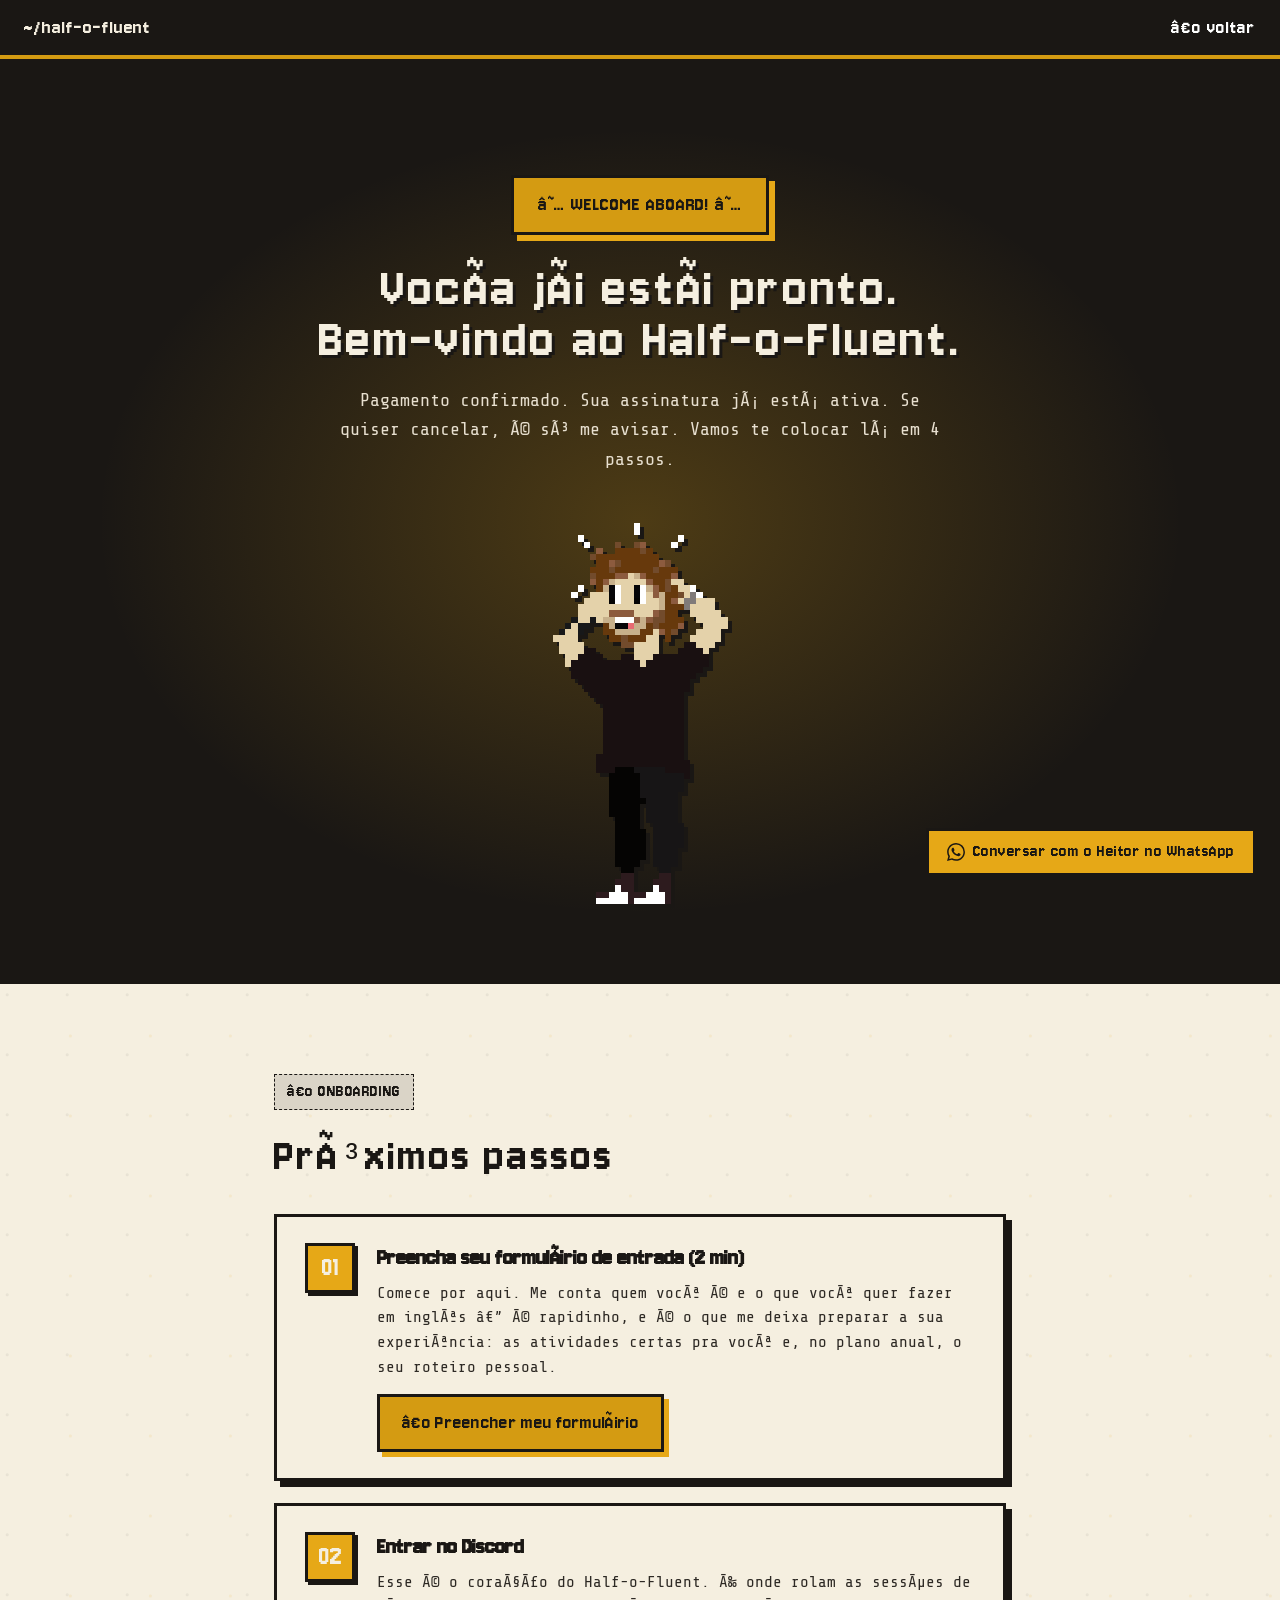
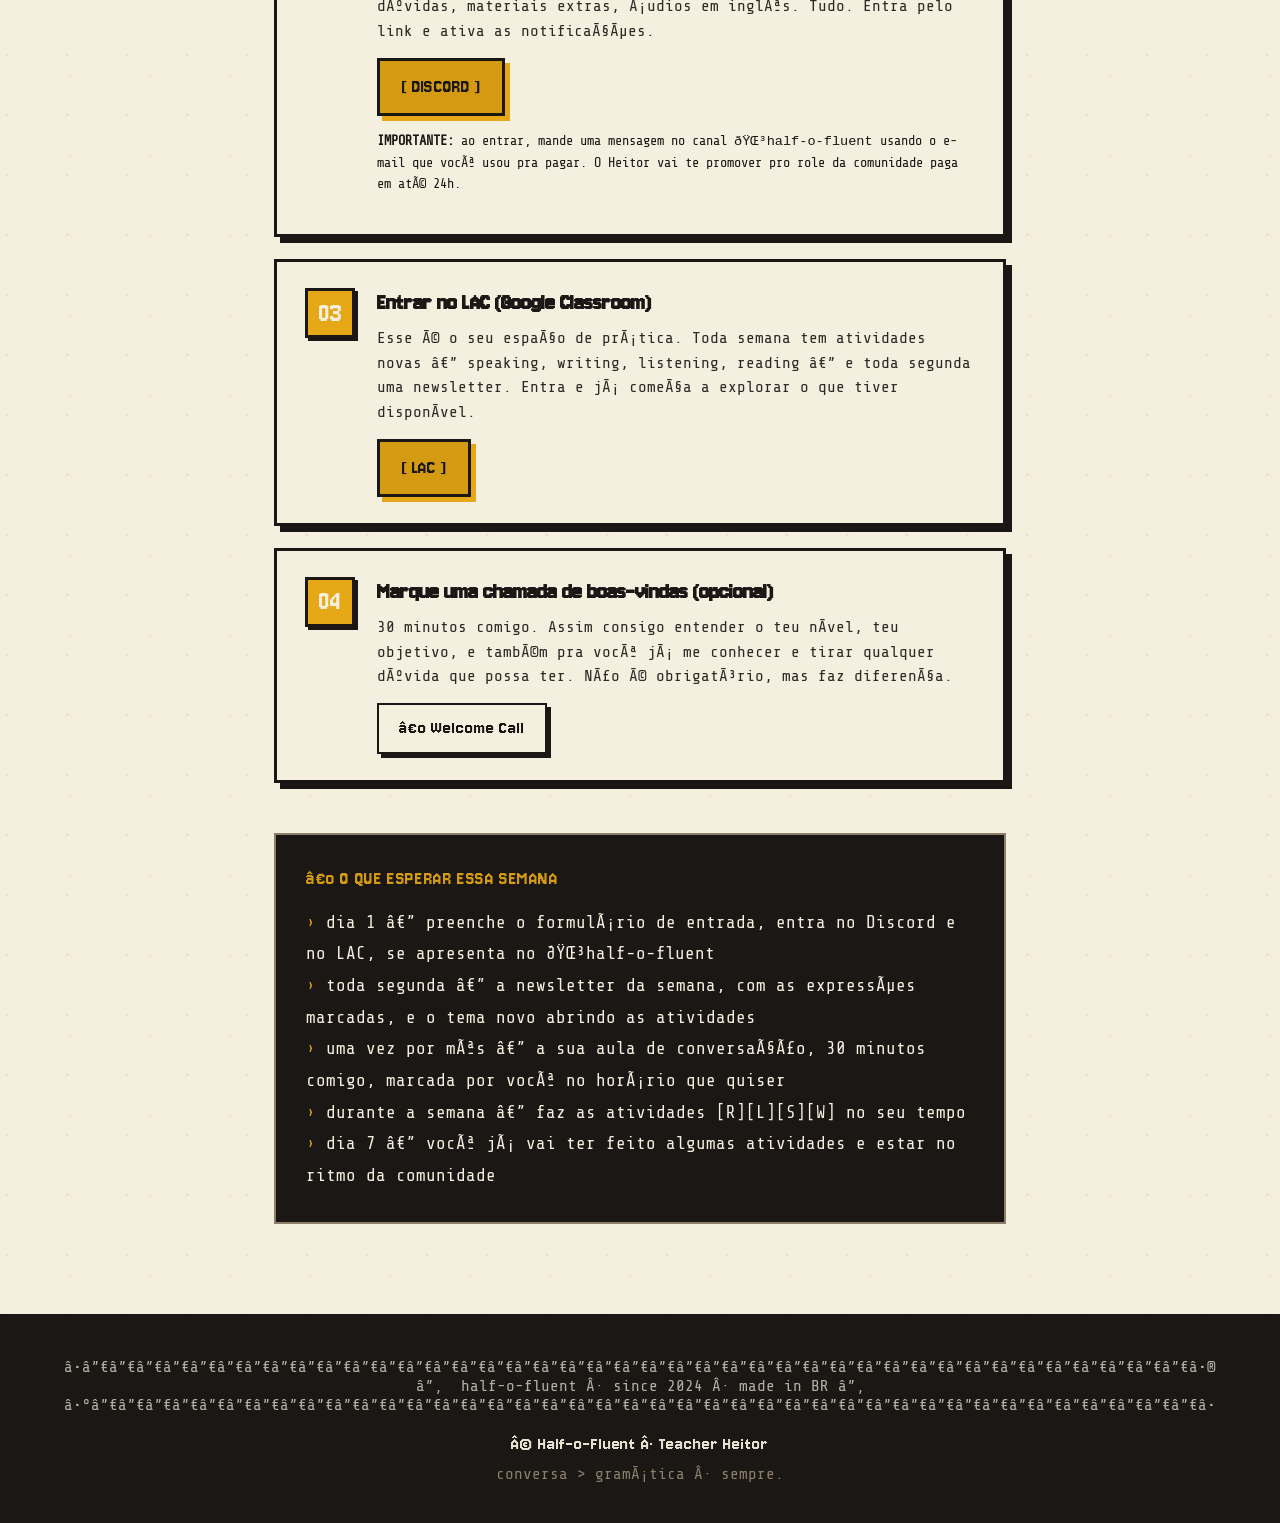
==== commit 25ecf192: "oferta: pagina de venda entre o video e os planos Nove faixas alternando parchment/dark igual ao ind" ====
--- a/bem-vindo.html
+++ b/bem-vindo.html
@@ -116,7 +116,8 @@
             <p class="roadmap-title">› O QUE ESPERAR ESSA SEMANA</p>
             <ul>
                 <li>dia 1 — preenche o formulário de entrada, entra no Discord e no LAC, se apresenta no 🌳half-o-fluent</li>
-                <li>toda segunda — newsletter da semana + a LIVE ao vivo de manhã (gravação postada à noite): eu abro as atividades da semana e mostro como usar cada uma</li>
+                <li>toda segunda — a newsletter da semana, com as expressões marcadas, e o tema novo abrindo as atividades</li>
+                <li>uma vez por mês — a sua aula de conversação, 30 minutos comigo, marcada por você no horário que quiser</li>
                 <li>durante a semana — faz as atividades [R][L][S][W] no seu tempo</li>
                 <li>dia 7 — você já vai ter feito algumas atividades e estar no ritmo da comunidade</li>
             </ul>
--- a/style.css
+++ b/style.css
@@ -68,7 +68,11 @@
     line-height: 1.6;
     color: var(--ink);
     background-color: var(--parchment);
-    border: 12px solid var(--ink);
+    /* 046b (2026-08-27): saiu a moldura de 12px em volta da pagina inteira.
+       Era ela a "borda/padding do lado" que o Heitor via toda vez que uma
+       secao trocava de cor: TODAS as secoes ficavam 24px mais estreitas que a
+       tela e comecavam em left:12. Pra trazer de volta:
+           border: 12px solid var(--ink); */
     min-height: 100vh;
     overflow-x: hidden;
 }
@@ -280,20 +284,7 @@
     padding: 14px;
 }
 
-.terminal-line {
-    margin: 0 0 6px 0;
-    font-family: var(--term-font);
-    font-size: 1.1rem;
-}
-
-.terminal-line.dim {
-    color: var(--phosphor-d);
-    opacity: 0.75;
-    margin-bottom: 4px;
-}
-
 .prompt { color: var(--sun); margin-right: 6px; }
-.cmd { color: var(--phosphor); }
 
 /* ==========================================================
    HERO TERMINAL — bigger, with headline inside
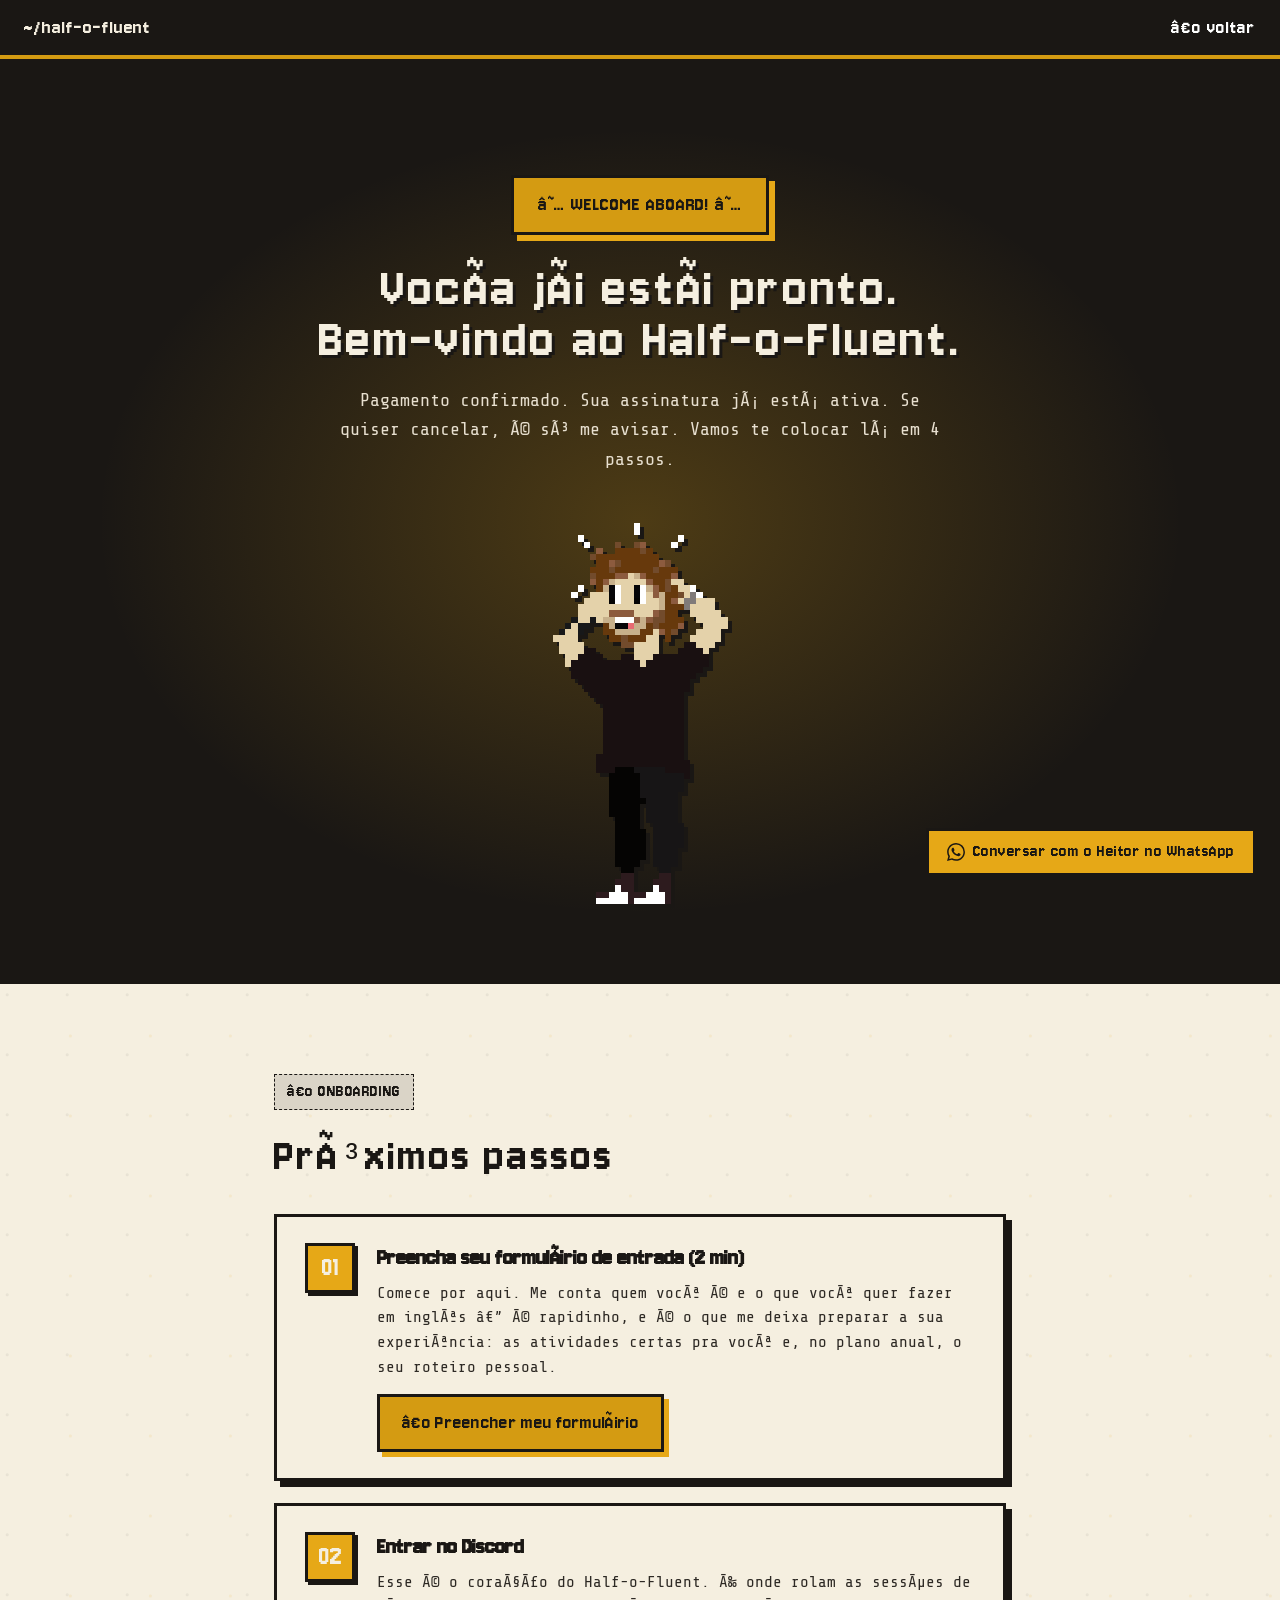
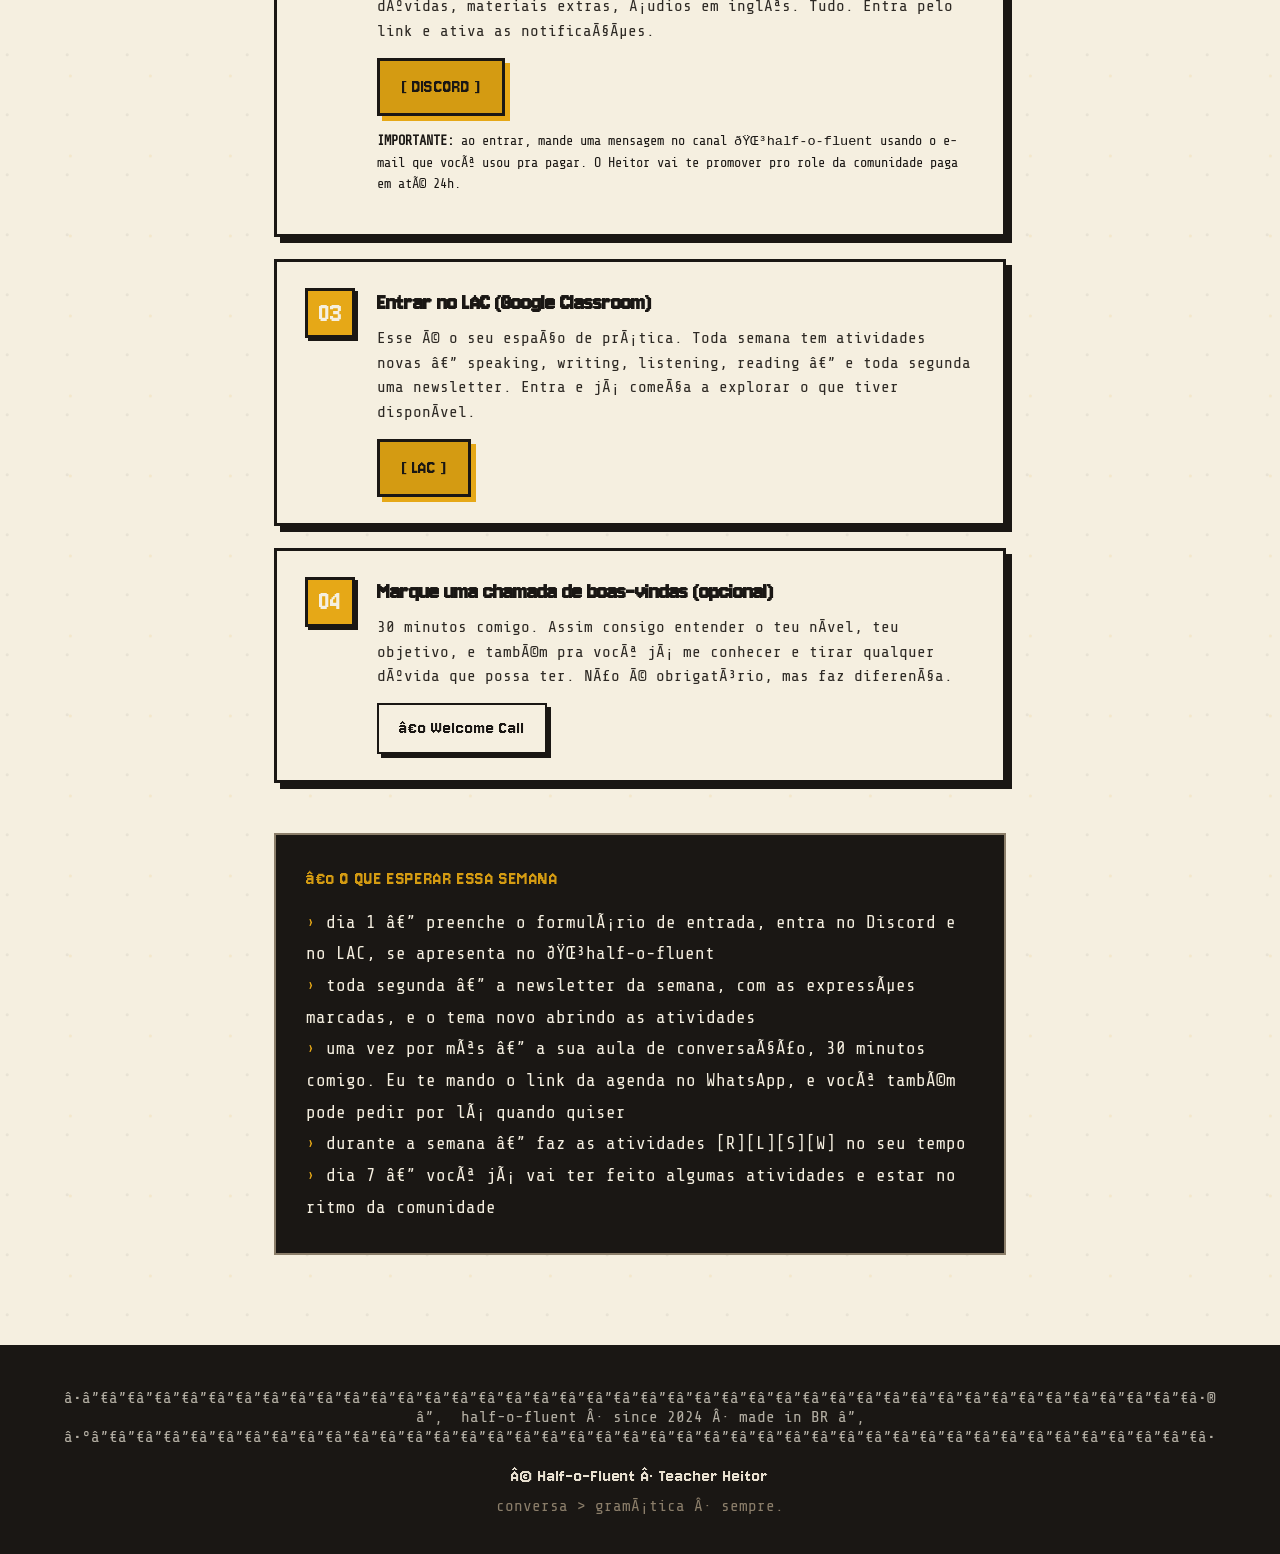
==== commit 22af6f88: "bem-vindo: link da agenda vai pelo WhatsApp A linha do roteiro prometia a aula mensal sem lugar nenh" ====
--- a/bem-vindo.html
+++ b/bem-vindo.html
@@ -117,7 +117,7 @@
             <ul>
                 <li>dia 1 — preenche o formulário de entrada, entra no Discord e no LAC, se apresenta no 🌳half-o-fluent</li>
                 <li>toda segunda — a newsletter da semana, com as expressões marcadas, e o tema novo abrindo as atividades</li>
-                <li>uma vez por mês — a sua aula de conversação, 30 minutos comigo, marcada por você no horário que quiser</li>
+                <li>uma vez por mês — a sua aula de conversação, 30 minutos comigo. Eu te mando o link da agenda no WhatsApp, e você também pode pedir por lá quando quiser</li>
                 <li>durante a semana — faz as atividades [R][L][S][W] no seu tempo</li>
                 <li>dia 7 — você já vai ter feito algumas atividades e estar no ritmo da comunidade</li>
             </ul>
